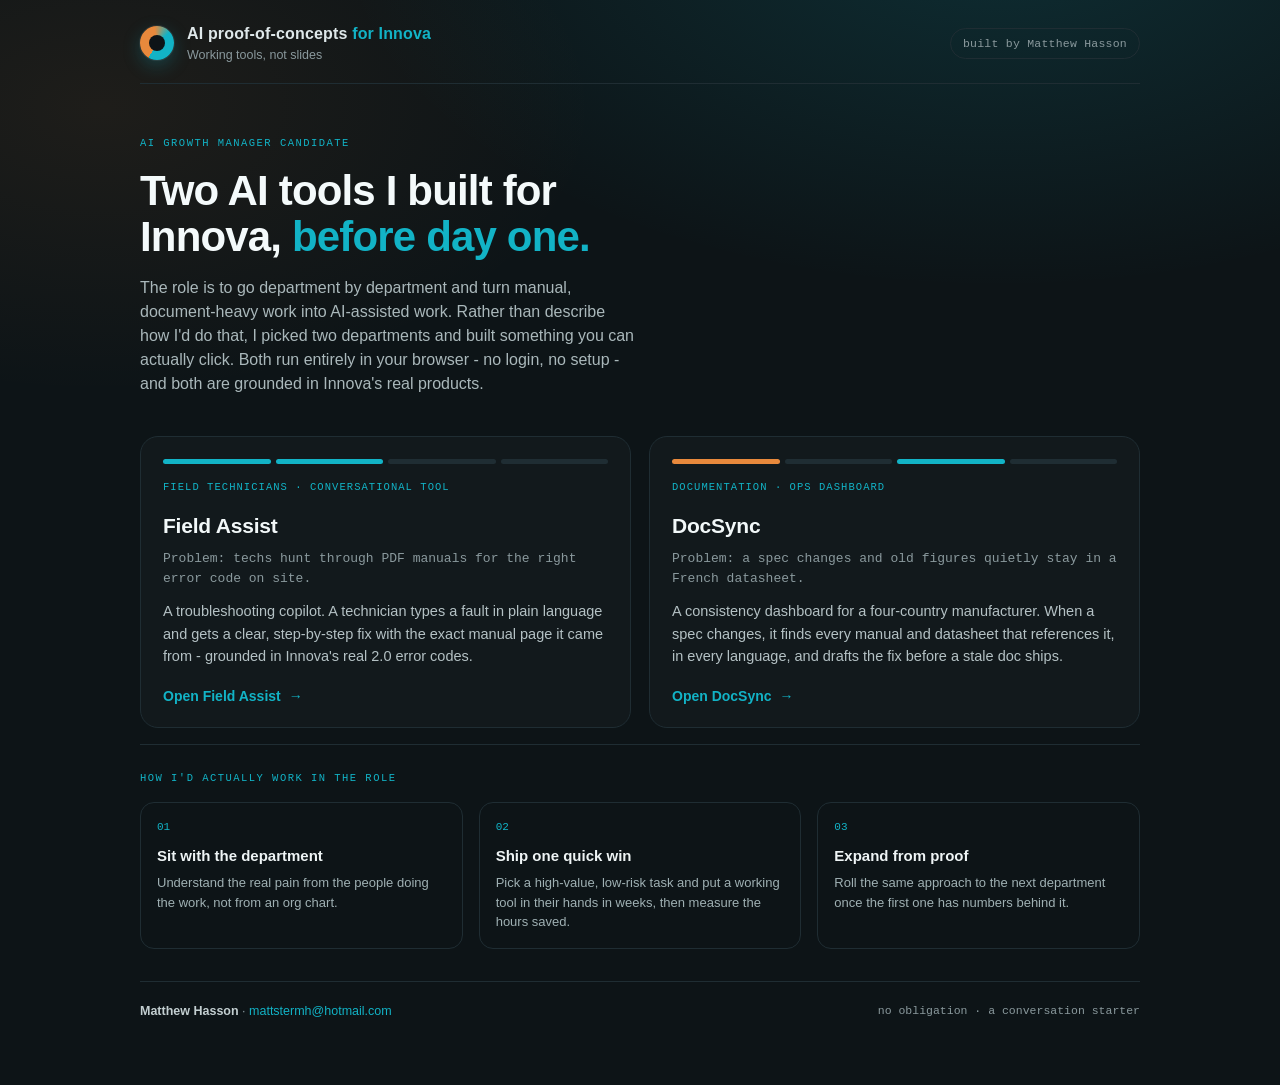
==== index.html @ 30c98b7f "Two AI proof-of-concept tools for Innova Field Assist (technician troubleshooting copilot, real 2.0 " ====
<!doctype html>
<html lang="en">
<head>
<meta charset="utf-8">
<meta name="viewport" content="width=device-width,initial-scale=1">
<title>AI proof-of-concepts for Innova - Matthew Hasson</title>
<meta name="description" content="Two working AI tools built for Innova: a technician troubleshooting copilot and a documentation consistency dashboard.">
<link rel="stylesheet" href="assets/base.css">
<style>
.hero{margin:52px 0 40px;max-width:64ch}
.hero .eyebrow{margin-bottom:16px}
.hero h1{font-size:clamp(28px,4.4vw,42px);line-height:1.1;letter-spacing:-.02em;margin:0 0 16px;
  text-wrap:balance;color:#f4fafb;font-weight:680}
.hero h1 em{font-style:normal;color:var(--cyan)}
.hero p{margin:0;font-size:16px;color:#aab8bb;max-width:56ch}

.tools{display:grid;grid-template-columns:1fr 1fr;gap:18px;margin-bottom:16px}
@media(max-width:760px){.tools{grid-template-columns:1fr}}
.tool{border:1px solid var(--line-d);border-radius:18px;padding:22px 22px 20px;background:rgba(255,255,255,.02);
  display:flex;flex-direction:column;text-decoration:none;color:inherit;transition:.18s;position:relative;overflow:hidden}
.tool:hover{border-color:var(--cyan);transform:translateY(-2px);background:rgba(18,179,198,.05)}
.tool .kind{font-family:var(--mono);font-size:10.5px;letter-spacing:.1em;text-transform:uppercase;color:var(--cyan);margin-bottom:14px}
.tool h2{margin:0 0 8px;font-size:21px;font-weight:660;color:#f2f8f9;letter-spacing:-.01em}
.tool .prob{font-size:13px;color:var(--ink-faint);font-family:var(--mono);margin:0 0 12px;line-height:1.5}
.tool p{margin:0 0 18px;font-size:14.5px;color:#b4c1c4;line-height:1.55;flex:1}
.tool .go{display:inline-flex;align-items:center;gap:8px;font-weight:600;font-size:14px;color:var(--cyan);
  align-self:flex-start}
.tool .go::after{content:"\2192";transition:transform .18s}
.tool:hover .go::after{transform:translateX(4px)}
.mini{display:flex;gap:5px;margin-bottom:16px}
.mini i{height:5px;border-radius:3px;background:var(--line-d);flex:1}
.mini i.a{background:var(--cyan)}.mini i.b{background:var(--amber)}

.how{margin-top:12px;border-top:1px solid var(--line-d);padding-top:26px}
.how .eyebrow{margin-bottom:16px}
.steps3{display:grid;grid-template-columns:repeat(3,1fr);gap:16px}
@media(max-width:680px){.steps3{grid-template-columns:1fr}}
.s3{border:1px solid var(--line-d);border-radius:14px;padding:16px}
.s3 .n{font-family:var(--mono);font-size:11px;color:var(--cyan);margin-bottom:9px}
.s3 h3{margin:0 0 6px;font-size:15px;color:#eef4f5;font-weight:620}
.s3 p{margin:0;font-size:13px;color:#9fb0b3;line-height:1.5}
</style>
</head>
<body>
<div class="page">

  <header class="frame">
    <div class="brand">
      <span class="mark" aria-hidden="true"></span>
      <div>
        <div class="brand-name">AI proof-of-concepts <span>for Innova</span></div>
        <div class="brand-sub">Working tools, not slides</div>
      </div>
    </div>
    <span class="frame-note">built by Matthew Hasson</span>
  </header>

  <main>
    <section class="hero">
      <div class="eyebrow">AI Growth Manager candidate</div>
      <h1>Two AI tools I built for Innova, <em>before day one.</em></h1>
      <p>The role is to go department by department and turn manual, document-heavy work into AI-assisted work. Rather than describe how I'd do that, I picked two departments and built something you can actually click. Both run entirely in your browser - no login, no setup - and both are grounded in Innova's real products.</p>
    </section>

    <section class="tools">
      <a class="tool" href="field-assist/index.html">
        <div class="mini"><i class="a"></i><i class="a"></i><i></i><i></i></div>
        <div class="kind">Field technicians &middot; conversational tool</div>
        <h2>Field Assist</h2>
        <p class="prob">Problem: techs hunt through PDF manuals for the right error code on site.</p>
        <p>A troubleshooting copilot. A technician types a fault in plain language and gets a clear, step-by-step fix with the exact manual page it came from - grounded in Innova's real 2.0 error codes.</p>
        <span class="go">Open Field Assist</span>
      </a>

      <a class="tool" href="docsync/index.html">
        <div class="mini"><i class="b"></i><i></i><i class="a"></i><i></i></div>
        <div class="kind">Documentation &middot; ops dashboard</div>
        <h2>DocSync</h2>
        <p class="prob">Problem: a spec changes and old figures quietly stay in a French datasheet.</p>
        <p>A consistency dashboard for a four-country manufacturer. When a spec changes, it finds every manual and datasheet that references it, in every language, and drafts the fix before a stale doc ships.</p>
        <span class="go">Open DocSync</span>
      </a>
    </section>

    <section class="how">
      <div class="eyebrow">How I'd actually work in the role</div>
      <div class="steps3">
        <div class="s3"><div class="n">01</div><h3>Sit with the department</h3><p>Understand the real pain from the people doing the work, not from an org chart.</p></div>
        <div class="s3"><div class="n">02</div><h3>Ship one quick win</h3><p>Pick a high-value, low-risk task and put a working tool in their hands in weeks, then measure the hours saved.</p></div>
        <div class="s3"><div class="n">03</div><h3>Expand from proof</h3><p>Roll the same approach to the next department once the first one has numbers behind it.</p></div>
      </div>
    </section>

    <footer class="foot">
      <span><b>Matthew Hasson</b> &middot; <a href="mailto:mattstermh@hotmail.com">mattstermh@hotmail.com</a></span>
      <span class="mono">no obligation &middot; a conversation starter</span>
    </footer>
  </main>
</div>
</body>
</html>
---- assets/base.css ----
/* Innova AI proof-of-concepts - shared design system
   Cool graphite ground, cyan (cool air) accent, amber (heat) reserve.
   Human/machine type duality: system sans for prose, monospace for the machine. */

*,*::before,*::after{box-sizing:border-box}
html,body{margin:0;padding:0}
button,input,select{font:inherit;color:inherit}
img{max-width:100%;display:block}

:root{
  --ground:#0d1417;
  --ground-2:#111c21;
  --screen:#f6f9fa;
  --screen-2:#eef3f4;
  --ink:#0f1a1e;
  --ink-mut:#5c6d72;
  --ink-faint:#8a999d;
  --cyan:#12b3c6;
  --cyan-deep:#0a7f8c;
  --amber:#e8893c;
  --green:#2f9e6f;
  --red:#c9463b;
  --line-d:#1f2d33;
  --line-l:#e2e9eb;
  --sans:-apple-system,BlinkMacSystemFont,"Segoe UI",Roboto,Helvetica,Arial,sans-serif;
  --mono:ui-monospace,"SF Mono",SFMono-Regular,Menlo,Consolas,"Liberation Mono",monospace;
}

body{
  font-family:var(--sans);
  color:#dfe8ea;
  background:
    radial-gradient(1100px 600px at 78% -8%, rgba(18,179,198,.16), transparent 60%),
    radial-gradient(900px 520px at 8% 12%, rgba(232,137,60,.08), transparent 55%),
    var(--ground);
  background-attachment:fixed;
  -webkit-font-smoothing:antialiased;
  text-rendering:optimizeLegibility;
  line-height:1.5;
  min-height:100vh;
}
.page{max-width:1080px;margin:0 auto;padding:22px clamp(16px,4vw,40px) 64px}

/* ---- framing bar ---- */
.frame{display:flex;align-items:center;justify-content:space-between;gap:16px;flex-wrap:wrap;
  padding-bottom:18px;border-bottom:1px solid var(--line-d)}
.brand{display:flex;align-items:center;gap:13px;text-decoration:none;color:inherit}
.mark{width:34px;height:34px;border-radius:50%;flex:none;
  background:conic-gradient(from 210deg,var(--amber) 0deg 140deg,var(--cyan) 200deg 360deg);
  box-shadow:0 0 0 1px rgba(255,255,255,.08),0 6px 18px rgba(18,179,198,.25);position:relative}
.mark::after{content:"";position:absolute;inset:9px;border-radius:50%;background:var(--ground);}
.brand-name{font-weight:650;font-size:16px;letter-spacing:.01em}
.brand-name span{color:var(--cyan)}
.brand-sub{font-size:12.5px;color:var(--ink-faint)}
.frame-note{font-family:var(--mono);font-size:11.5px;letter-spacing:.02em;color:var(--ink-faint);
  border:1px solid var(--line-d);border-radius:999px;padding:6px 12px;white-space:nowrap;
  text-decoration:none;transition:.15s}
a.frame-note:hover{color:var(--cyan);border-color:var(--cyan)}

/* ---- shared type ---- */
.eyebrow{font-family:var(--mono);font-size:10.5px;letter-spacing:.14em;text-transform:uppercase;
  color:var(--cyan);margin:0 0 12px}
h1.lede-h{font-size:clamp(24px,3.6vw,33px);line-height:1.15;letter-spacing:-.015em;margin:0 0 12px;
  text-wrap:balance;color:#f4fafb;font-weight:660}
h1.lede-h em{font-style:normal;color:var(--cyan)}
.lede{max-width:62ch;margin:40px 0 26px}
.lede p{margin:0;color:#aab8bb;font-size:15.5px;max-width:58ch}

/* ---- cards ---- */
.card{border:1px solid var(--line-d);border-radius:16px;padding:16px 16px 15px;background:rgba(255,255,255,.02)}

/* ---- status pill ---- */
.pill{display:inline-flex;align-items:center;gap:6px;font-family:var(--mono);font-size:11px;font-weight:600;
  letter-spacing:.02em;padding:4px 10px;border-radius:999px;text-transform:uppercase}
.pill::before{content:"";width:7px;height:7px;border-radius:50%;background:currentColor}
.pill.safe,.pill.current{color:var(--green);background:rgba(47,158,111,.11)}
.pill.caution,.pill.review{color:#b56a1f;background:rgba(232,137,60,.14)}
.pill.stop,.pill.stale{color:var(--red);background:rgba(201,70,59,.11)}
.pill.missing{color:var(--ink-faint);background:rgba(138,153,157,.12)}

/* ---- production strip ---- */
.prod{margin-top:34px;border-top:1px solid var(--line-d);padding-top:28px}
.grid4{display:grid;grid-template-columns:repeat(4,1fr);gap:14px;margin-top:18px}
@media(max-width:820px){.grid4{grid-template-columns:repeat(2,1fr)}}
@media(max-width:480px){.grid4{grid-template-columns:1fr}}
.pcard{border:1px solid var(--line-d);border-radius:14px;padding:15px}
.pcard .n{font-family:var(--mono);font-size:11px;color:var(--cyan);margin-bottom:9px}
.pcard h3{margin:0 0 6px;font-size:14px;color:#eef4f5;font-weight:620}
.pcard p{margin:0;font-size:12.6px;color:#9fb0b3;line-height:1.5}

/* ---- footer ---- */
.foot{margin-top:32px;padding-top:20px;border-top:1px solid var(--line-d);
  display:flex;justify-content:space-between;gap:16px;flex-wrap:wrap;
  font-size:12.5px;color:var(--ink-faint)}
.foot a{color:var(--cyan);text-decoration:none}
.foot a:hover{text-decoration:underline}
.foot b{color:#c3cfd1;font-weight:600}
.foot .mono{font-family:var(--mono);font-size:11.5px}

/* ---- focus + motion ---- */
:focus-visible{outline:2px solid var(--cyan);outline-offset:2px}
@media(prefers-reduced-motion:reduce){*{animation:none!important;transition:none!important}}
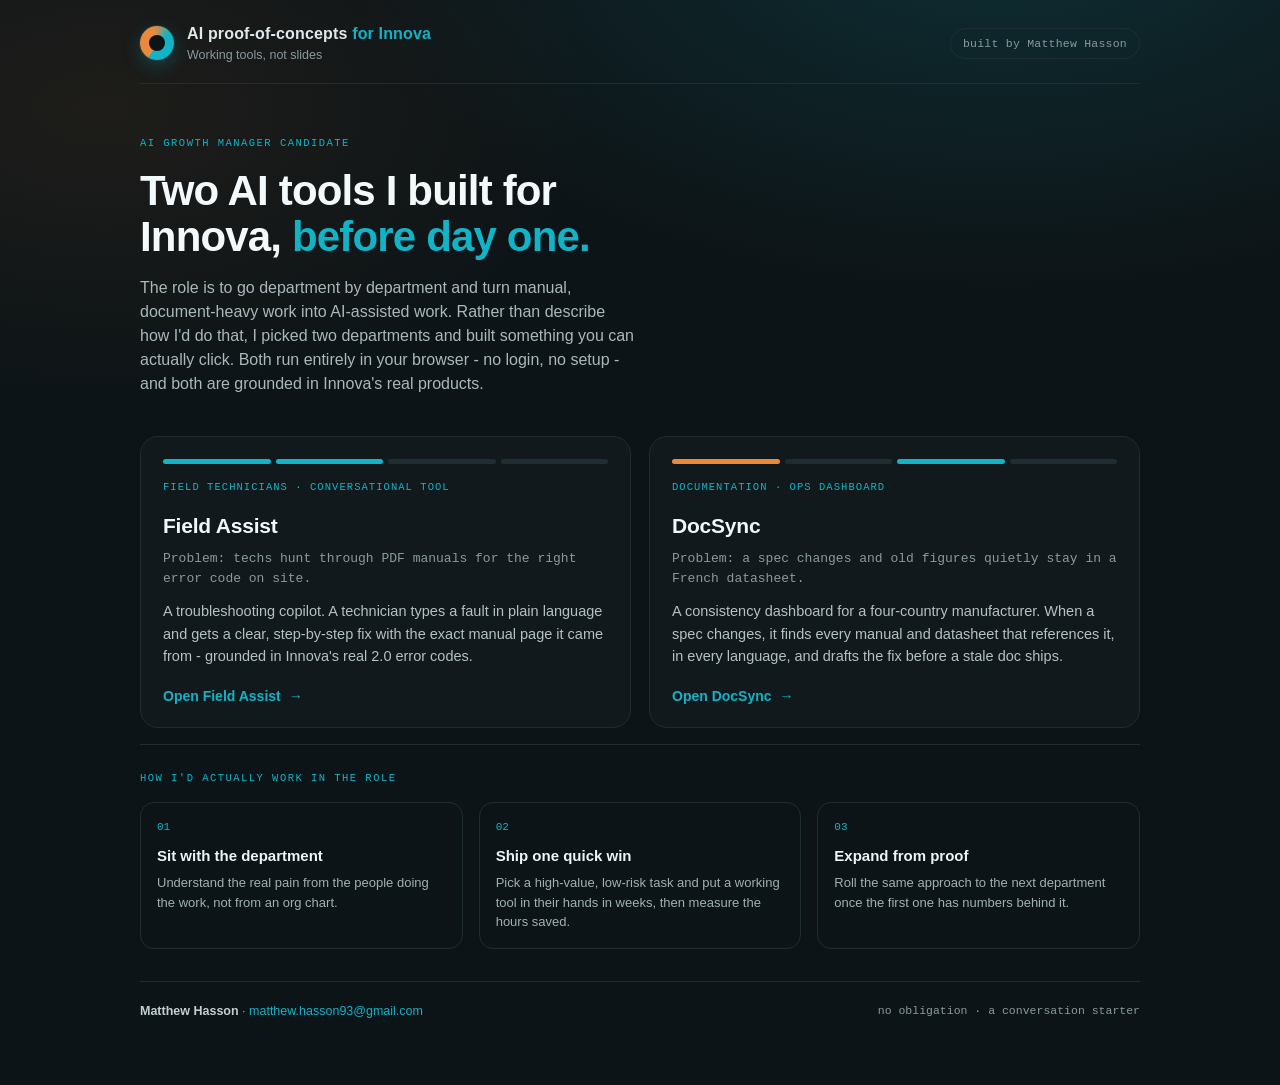
==== commit 20f7fc6b: "Update contact email to matthew.hasson93@gmail.com" ====
--- a/index.html
+++ b/index.html
@@ -92,7 +92,7 @@
     </section>
 
     <footer class="foot">
-      <span><b>Matthew Hasson</b> &middot; <a href="mailto:mattstermh@hotmail.com">mattstermh@hotmail.com</a></span>
+      <span><b>Matthew Hasson</b> &middot; <a href="mailto:matthew.hasson93@gmail.com">matthew.hasson93@gmail.com</a></span>
       <span class="mono">no obligation &middot; a conversation starter</span>
     </footer>
   </main>
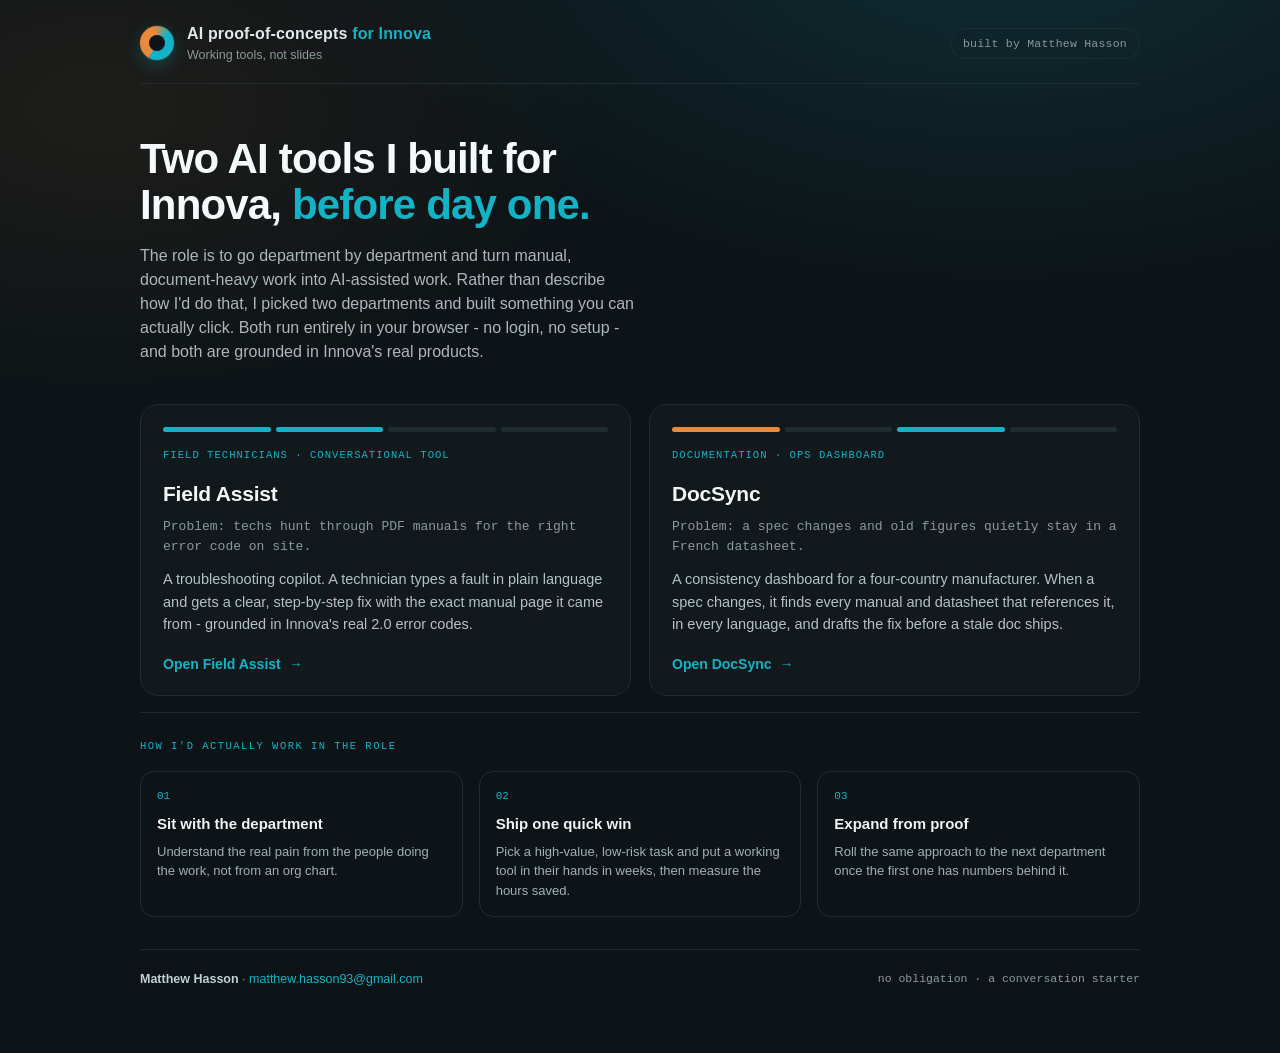
==== commit df2696cf: "Remove 'AI Growth Manager candidate' label from pages" ====
--- a/index.html
+++ b/index.html
@@ -57,7 +57,6 @@
 
   <main>
     <section class="hero">
-      <div class="eyebrow">AI Growth Manager candidate</div>
       <h1>Two AI tools I built for Innova, <em>before day one.</em></h1>
       <p>The role is to go department by department and turn manual, document-heavy work into AI-assisted work. Rather than describe how I'd do that, I picked two departments and built something you can actually click. Both run entirely in your browser - no login, no setup - and both are grounded in Innova's real products.</p>
     </section>
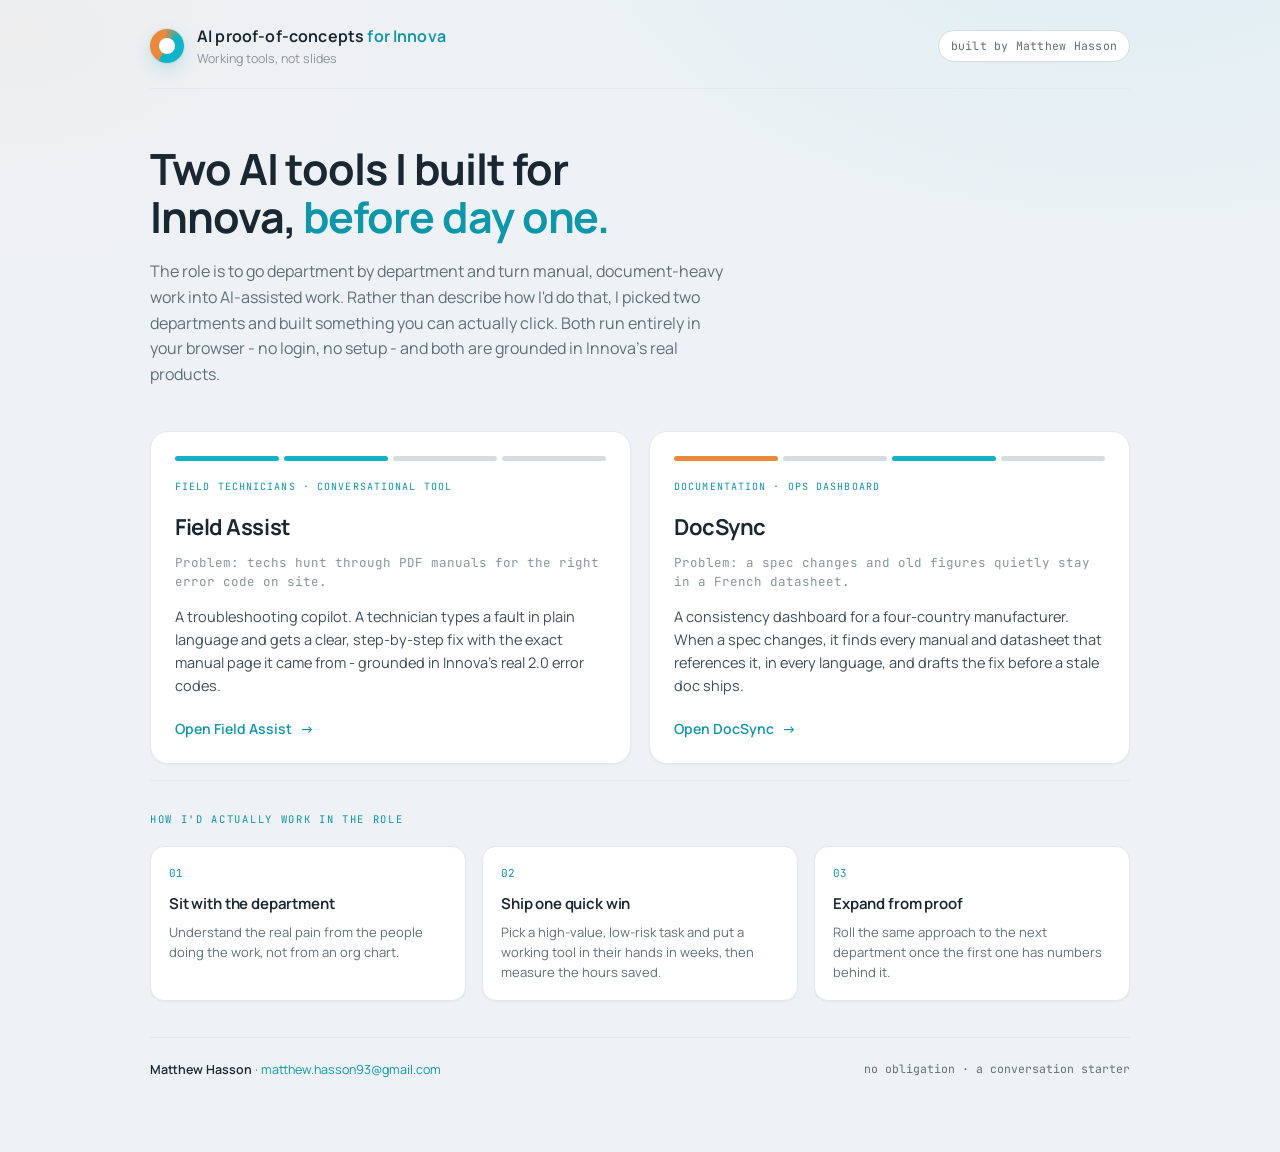
==== commit 442c4351: "Redesign: light, refined theme with Manrope + JetBrains Mono Cleaner, more professional look - off-w" ====
--- a/index.html
+++ b/index.html
@@ -7,38 +7,37 @@
 <meta name="description" content="Two working AI tools built for Innova: a technician troubleshooting copilot and a documentation consistency dashboard.">
 <link rel="stylesheet" href="assets/base.css">
 <style>
-.hero{margin:52px 0 40px;max-width:64ch}
-.hero .eyebrow{margin-bottom:16px}
-.hero h1{font-size:clamp(28px,4.4vw,42px);line-height:1.1;letter-spacing:-.02em;margin:0 0 16px;
-  text-wrap:balance;color:#f4fafb;font-weight:680}
+.hero{margin:56px 0 44px;max-width:64ch}
+.hero h1{font-size:clamp(28px,4.4vw,43px);line-height:1.12;letter-spacing:-.025em;margin:0 0 18px;
+  text-wrap:balance;color:var(--ink);font-weight:700}
 .hero h1 em{font-style:normal;color:var(--cyan)}
-.hero p{margin:0;font-size:16px;color:#aab8bb;max-width:56ch}
+.hero p{margin:0;font-size:16px;color:var(--ink-mut);max-width:58ch;line-height:1.6}
 
 .tools{display:grid;grid-template-columns:1fr 1fr;gap:18px;margin-bottom:16px}
 @media(max-width:760px){.tools{grid-template-columns:1fr}}
-.tool{border:1px solid var(--line-d);border-radius:18px;padding:22px 22px 20px;background:rgba(255,255,255,.02);
-  display:flex;flex-direction:column;text-decoration:none;color:inherit;transition:.18s;position:relative;overflow:hidden}
-.tool:hover{border-color:var(--cyan);transform:translateY(-2px);background:rgba(18,179,198,.05)}
-.tool .kind{font-family:var(--mono);font-size:10.5px;letter-spacing:.1em;text-transform:uppercase;color:var(--cyan);margin-bottom:14px}
-.tool h2{margin:0 0 8px;font-size:21px;font-weight:660;color:#f2f8f9;letter-spacing:-.01em}
-.tool .prob{font-size:13px;color:var(--ink-faint);font-family:var(--mono);margin:0 0 12px;line-height:1.5}
-.tool p{margin:0 0 18px;font-size:14.5px;color:#b4c1c4;line-height:1.55;flex:1}
+.tool{border:1px solid var(--line);border-radius:18px;padding:24px;background:var(--surface);box-shadow:var(--shadow-sm);
+  display:flex;flex-direction:column;text-decoration:none;color:inherit;transition:.2s;position:relative;overflow:hidden}
+.tool:hover{border-color:var(--cyan);transform:translateY(-3px);box-shadow:var(--shadow-lift)}
+.tool .kind{font-family:var(--mono);font-size:10px;letter-spacing:.11em;text-transform:uppercase;color:var(--cyan);margin-bottom:15px}
+.tool h2{margin:0 0 9px;font-size:22px;font-weight:680;color:var(--ink);letter-spacing:-.02em}
+.tool .prob{font-size:12.5px;color:var(--ink-faint);font-family:var(--mono);margin:0 0 13px;line-height:1.55}
+.tool p{margin:0 0 20px;font-size:14.5px;color:var(--ink-soft);line-height:1.6;flex:1}
 .tool .go{display:inline-flex;align-items:center;gap:8px;font-weight:600;font-size:14px;color:var(--cyan);
   align-self:flex-start}
 .tool .go::after{content:"\2192";transition:transform .18s}
 .tool:hover .go::after{transform:translateX(4px)}
-.mini{display:flex;gap:5px;margin-bottom:16px}
-.mini i{height:5px;border-radius:3px;background:var(--line-d);flex:1}
-.mini i.a{background:var(--cyan)}.mini i.b{background:var(--amber)}
+.mini{display:flex;gap:5px;margin-bottom:18px}
+.mini i{height:5px;border-radius:3px;background:var(--line-strong);flex:1}
+.mini i.a{background:var(--cyan-bright)}.mini i.b{background:var(--amber-bright)}
 
-.how{margin-top:12px;border-top:1px solid var(--line-d);padding-top:26px}
-.how .eyebrow{margin-bottom:16px}
+.how{margin-top:14px;border-top:1px solid var(--line);padding-top:30px}
+.how .eyebrow{margin-bottom:18px}
 .steps3{display:grid;grid-template-columns:repeat(3,1fr);gap:16px}
 @media(max-width:680px){.steps3{grid-template-columns:1fr}}
-.s3{border:1px solid var(--line-d);border-radius:14px;padding:16px}
-.s3 .n{font-family:var(--mono);font-size:11px;color:var(--cyan);margin-bottom:9px}
-.s3 h3{margin:0 0 6px;font-size:15px;color:#eef4f5;font-weight:620}
-.s3 p{margin:0;font-size:13px;color:#9fb0b3;line-height:1.5}
+.s3{border:1px solid var(--line);border-radius:14px;padding:18px;background:var(--surface);box-shadow:var(--shadow-sm)}
+.s3 .n{font-family:var(--mono);font-size:11px;color:var(--cyan);margin-bottom:10px}
+.s3 h3{margin:0 0 7px;font-size:15px;color:var(--ink);font-weight:640;letter-spacing:-.01em}
+.s3 p{margin:0;font-size:13px;color:var(--ink-mut);line-height:1.55}
 </style>
 </head>
 <body>
--- a/assets/base.css
+++ b/assets/base.css
@@ -1,6 +1,8 @@
-/* Innova AI proof-of-concepts - shared design system
-   Cool graphite ground, cyan (cool air) accent, amber (heat) reserve.
-   Human/machine type duality: system sans for prose, monospace for the machine. */
+@import url('https://fonts.googleapis.com/css2?family=Manrope:wght@400;500;600;700&family=JetBrains+Mono:wght@400;500;600&display=swap');
+
+/* Innova AI proof-of-concepts - shared design system (light)
+   Calm off-white ground, white surfaces, cyan accent used sparingly.
+   Human/machine type duality: Manrope for prose, JetBrains Mono for the machine. */
 
 *,*::before,*::after{box-sizing:border-box}
 html,body{margin:0;padding:0}
@@ -8,93 +10,105 @@
 img{max-width:100%;display:block}
 
 :root{
-  --ground:#0d1417;
-  --ground-2:#111c21;
-  --screen:#f6f9fa;
-  --screen-2:#eef3f4;
-  --ink:#0f1a1e;
-  --ink-mut:#5c6d72;
-  --ink-faint:#8a999d;
-  --cyan:#12b3c6;
-  --cyan-deep:#0a7f8c;
-  --amber:#e8893c;
-  --green:#2f9e6f;
-  --red:#c9463b;
-  --line-d:#1f2d33;
-  --line-l:#e2e9eb;
-  --sans:-apple-system,BlinkMacSystemFont,"Segoe UI",Roboto,Helvetica,Arial,sans-serif;
-  --mono:ui-monospace,"SF Mono",SFMono-Regular,Menlo,Consolas,"Liberation Mono",monospace;
+  --ground:#eef2f6;      /* page */
+  --ground-2:#e4eaef;
+  --surface:#ffffff;     /* cards, device */
+  --surface-2:#f5f8fa;   /* inner surfaces */
+  --ink:#182731;         /* primary text */
+  --ink-soft:#3d4d57;    /* secondary */
+  --ink-mut:#5f6f78;     /* muted body */
+  --ink-faint:#87949d;   /* labels */
+  --cyan:#0d97a8;        /* accent for text/links */
+  --cyan-bright:#12b3c6; /* fills, dots */
+  --cyan-deep:#0a7c88;   /* buttons, strong */
+  --cyan-soft:#e7f6f8;   /* tint bg */
+  --amber:#bd7420;
+  --amber-bright:#e8893c;
+  --green:#1f9564;
+  --red:#c34438;
+  --line:#e4e9ee;        /* hairline */
+  --line-strong:#d5dce2;
+  /* legacy aliases used by page styles */
+  --screen:var(--surface);
+  --screen-2:var(--surface-2);
+  --line-d:var(--line);
+  --line-l:var(--line);
+  --shadow-sm:0 1px 2px rgba(20,40,50,.05);
+  --shadow:0 1px 2px rgba(20,40,50,.04),0 14px 34px -20px rgba(20,40,50,.22);
+  --shadow-lift:0 2px 4px rgba(20,40,50,.05),0 22px 48px -26px rgba(20,40,50,.28);
+  --sans:"Manrope",-apple-system,BlinkMacSystemFont,"Segoe UI",Roboto,Helvetica,Arial,sans-serif;
+  --mono:"JetBrains Mono",ui-monospace,SFMono-Regular,Menlo,Consolas,"Liberation Mono",monospace;
 }
 
 body{
   font-family:var(--sans);
-  color:#dfe8ea;
+  color:var(--ink);
   background:
-    radial-gradient(1100px 600px at 78% -8%, rgba(18,179,198,.16), transparent 60%),
-    radial-gradient(900px 520px at 8% 12%, rgba(232,137,60,.08), transparent 55%),
+    radial-gradient(1200px 720px at 88% -12%, rgba(18,179,198,.07), transparent 58%),
+    radial-gradient(900px 560px at 2% 4%, rgba(232,137,60,.04), transparent 55%),
     var(--ground);
   background-attachment:fixed;
   -webkit-font-smoothing:antialiased;
   text-rendering:optimizeLegibility;
-  line-height:1.5;
+  line-height:1.55;
   min-height:100vh;
 }
-.page{max-width:1080px;margin:0 auto;padding:22px clamp(16px,4vw,40px) 64px}
+.page{max-width:1060px;margin:0 auto;padding:24px clamp(16px,4vw,40px) 72px}
 
 /* ---- framing bar ---- */
 .frame{display:flex;align-items:center;justify-content:space-between;gap:16px;flex-wrap:wrap;
-  padding-bottom:18px;border-bottom:1px solid var(--line-d)}
+  padding-bottom:20px;border-bottom:1px solid var(--line)}
 .brand{display:flex;align-items:center;gap:13px;text-decoration:none;color:inherit}
 .mark{width:34px;height:34px;border-radius:50%;flex:none;
-  background:conic-gradient(from 210deg,var(--amber) 0deg 140deg,var(--cyan) 200deg 360deg);
-  box-shadow:0 0 0 1px rgba(255,255,255,.08),0 6px 18px rgba(18,179,198,.25);position:relative}
-.mark::after{content:"";position:absolute;inset:9px;border-radius:50%;background:var(--ground);}
-.brand-name{font-weight:650;font-size:16px;letter-spacing:.01em}
+  background:conic-gradient(from 210deg,var(--amber-bright) 0deg 140deg,var(--cyan-bright) 200deg 360deg);
+  box-shadow:0 0 0 1px rgba(20,40,50,.06),0 6px 16px rgba(18,179,198,.22);position:relative}
+.mark::after{content:"";position:absolute;inset:9px;border-radius:50%;background:var(--surface);}
+.brand-name{font-weight:650;font-size:16px;letter-spacing:.01em;color:var(--ink)}
 .brand-name span{color:var(--cyan)}
 .brand-sub{font-size:12.5px;color:var(--ink-faint)}
-.frame-note{font-family:var(--mono);font-size:11.5px;letter-spacing:.02em;color:var(--ink-faint);
-  border:1px solid var(--line-d);border-radius:999px;padding:6px 12px;white-space:nowrap;
-  text-decoration:none;transition:.15s}
+.frame-note{font-family:var(--mono);font-size:11.5px;letter-spacing:.02em;color:var(--ink-mut);
+  border:1px solid var(--line-strong);border-radius:999px;padding:6px 12px;white-space:nowrap;
+  text-decoration:none;transition:.15s;background:var(--surface)}
 a.frame-note:hover{color:var(--cyan);border-color:var(--cyan)}
 
 /* ---- shared type ---- */
-.eyebrow{font-family:var(--mono);font-size:10.5px;letter-spacing:.14em;text-transform:uppercase;
-  color:var(--cyan);margin:0 0 12px}
-h1.lede-h{font-size:clamp(24px,3.6vw,33px);line-height:1.15;letter-spacing:-.015em;margin:0 0 12px;
-  text-wrap:balance;color:#f4fafb;font-weight:660}
+.eyebrow{font-family:var(--mono);font-size:10.5px;letter-spacing:.16em;text-transform:uppercase;
+  color:var(--cyan);margin:0 0 14px}
+h1.lede-h{font-size:clamp(24px,3.5vw,33px);line-height:1.18;letter-spacing:-.018em;margin:0 0 14px;
+  text-wrap:balance;color:var(--ink);font-weight:660}
 h1.lede-h em{font-style:normal;color:var(--cyan)}
-.lede{max-width:62ch;margin:40px 0 26px}
-.lede p{margin:0;color:#aab8bb;font-size:15.5px;max-width:58ch}
+.lede{max-width:62ch;margin:44px 0 30px}
+.lede p{margin:0;color:var(--ink-mut);font-size:15.5px;max-width:60ch}
 
 /* ---- cards ---- */
-.card{border:1px solid var(--line-d);border-radius:16px;padding:16px 16px 15px;background:rgba(255,255,255,.02)}
+.card{border:1px solid var(--line);border-radius:16px;padding:18px;background:var(--surface);box-shadow:var(--shadow-sm)}
 
 /* ---- status pill ---- */
 .pill{display:inline-flex;align-items:center;gap:6px;font-family:var(--mono);font-size:11px;font-weight:600;
   letter-spacing:.02em;padding:4px 10px;border-radius:999px;text-transform:uppercase}
 .pill::before{content:"";width:7px;height:7px;border-radius:50%;background:currentColor}
-.pill.safe,.pill.current{color:var(--green);background:rgba(47,158,111,.11)}
-.pill.caution,.pill.review{color:#b56a1f;background:rgba(232,137,60,.14)}
-.pill.stop,.pill.stale{color:var(--red);background:rgba(201,70,59,.11)}
-.pill.missing{color:var(--ink-faint);background:rgba(138,153,157,.12)}
+.pill.safe,.pill.current{color:#1a8a5c;background:rgba(31,149,100,.12)}
+.pill.caution,.pill.review{color:#b0701d;background:rgba(232,137,60,.15)}
+.pill.stop,.pill.stale{color:#bb3d32;background:rgba(195,68,56,.12)}
+.pill.missing{color:#77848d;background:rgba(120,135,145,.13)}
 
 /* ---- production strip ---- */
-.prod{margin-top:34px;border-top:1px solid var(--line-d);padding-top:28px}
-.grid4{display:grid;grid-template-columns:repeat(4,1fr);gap:14px;margin-top:18px}
+.prod{margin-top:38px;border-top:1px solid var(--line);padding-top:30px}
+.grid4{display:grid;grid-template-columns:repeat(4,1fr);gap:14px;margin-top:20px}
 @media(max-width:820px){.grid4{grid-template-columns:repeat(2,1fr)}}
 @media(max-width:480px){.grid4{grid-template-columns:1fr}}
-.pcard{border:1px solid var(--line-d);border-radius:14px;padding:15px}
-.pcard .n{font-family:var(--mono);font-size:11px;color:var(--cyan);margin-bottom:9px}
-.pcard h3{margin:0 0 6px;font-size:14px;color:#eef4f5;font-weight:620}
-.pcard p{margin:0;font-size:12.6px;color:#9fb0b3;line-height:1.5}
+.pcard{border:1px solid var(--line);border-radius:14px;padding:16px;background:var(--surface);box-shadow:var(--shadow-sm)}
+.pcard .n{font-family:var(--mono);font-size:11px;color:var(--cyan);margin-bottom:10px}
+.pcard h3{margin:0 0 6px;font-size:14px;color:var(--ink);font-weight:640}
+.pcard p{margin:0;font-size:12.6px;color:var(--ink-mut);line-height:1.55}
 
 /* ---- footer ---- */
-.foot{margin-top:32px;padding-top:20px;border-top:1px solid var(--line-d);
+.foot{margin-top:36px;padding-top:22px;border-top:1px solid var(--line);
   display:flex;justify-content:space-between;gap:16px;flex-wrap:wrap;
-  font-size:12.5px;color:var(--ink-faint)}
+  font-size:12.5px;color:var(--ink-mut)}
 .foot a{color:var(--cyan);text-decoration:none}
 .foot a:hover{text-decoration:underline}
-.foot b{color:#c3cfd1;font-weight:600}
+.foot b{color:var(--ink);font-weight:600}
 .foot .mono{font-family:var(--mono);font-size:11.5px}
 
 /* ---- focus + motion ---- */
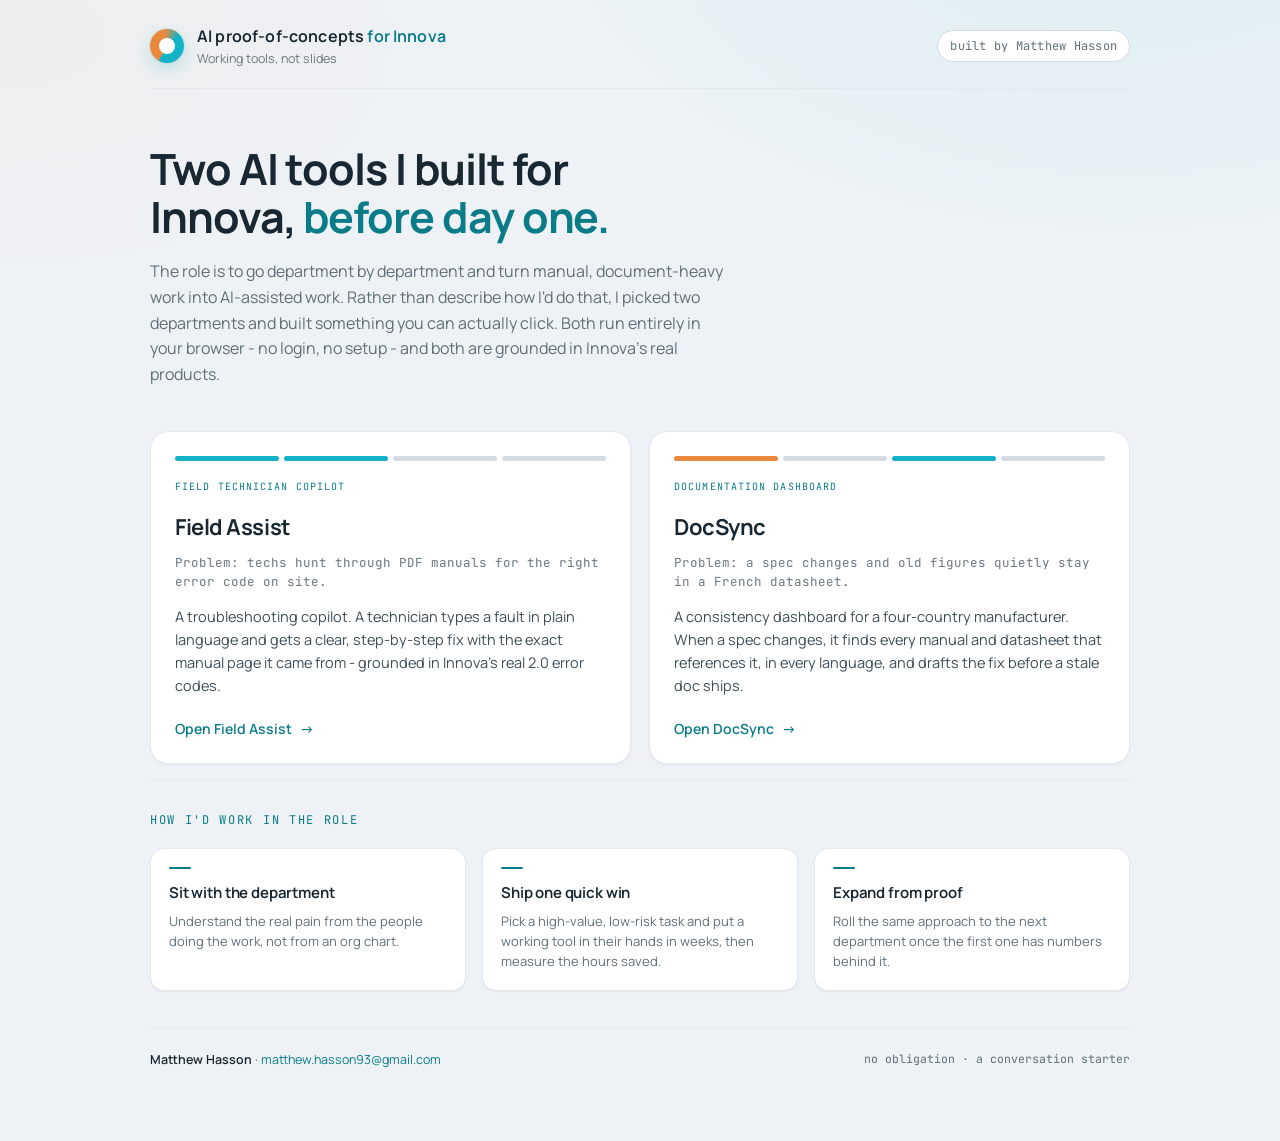
==== commit c7a64f2e: "Improve accessibility and polish across demo site WCAG AA fixes (via impeccable detect): - accent cy" ====
--- a/index.html
+++ b/index.html
@@ -35,7 +35,7 @@
 .steps3{display:grid;grid-template-columns:repeat(3,1fr);gap:16px}
 @media(max-width:680px){.steps3{grid-template-columns:1fr}}
 .s3{border:1px solid var(--line);border-radius:14px;padding:18px;background:var(--surface);box-shadow:var(--shadow-sm)}
-.s3 .n{font-family:var(--mono);font-size:11px;color:var(--cyan);margin-bottom:10px}
+.s3 .n{width:22px;height:2px;border-radius:2px;background:var(--cyan);margin-bottom:12px}
 .s3 h3{margin:0 0 7px;font-size:15px;color:var(--ink);font-weight:640;letter-spacing:-.01em}
 .s3 p{margin:0;font-size:13px;color:var(--ink-mut);line-height:1.55}
 </style>
@@ -63,7 +63,7 @@
     <section class="tools">
       <a class="tool" href="field-assist/index.html">
         <div class="mini"><i class="a"></i><i class="a"></i><i></i><i></i></div>
-        <div class="kind">Field technicians &middot; conversational tool</div>
+        <div class="kind">Field technician copilot</div>
         <h2>Field Assist</h2>
         <p class="prob">Problem: techs hunt through PDF manuals for the right error code on site.</p>
         <p>A troubleshooting copilot. A technician types a fault in plain language and gets a clear, step-by-step fix with the exact manual page it came from - grounded in Innova's real 2.0 error codes.</p>
@@ -72,7 +72,7 @@
 
       <a class="tool" href="docsync/index.html">
         <div class="mini"><i class="b"></i><i></i><i class="a"></i><i></i></div>
-        <div class="kind">Documentation &middot; ops dashboard</div>
+        <div class="kind">Documentation dashboard</div>
         <h2>DocSync</h2>
         <p class="prob">Problem: a spec changes and old figures quietly stay in a French datasheet.</p>
         <p>A consistency dashboard for a four-country manufacturer. When a spec changes, it finds every manual and datasheet that references it, in every language, and drafts the fix before a stale doc ships.</p>
@@ -81,11 +81,11 @@
     </section>
 
     <section class="how">
-      <div class="eyebrow">How I'd actually work in the role</div>
+      <div class="eyebrow">How I'd work in the role</div>
       <div class="steps3">
-        <div class="s3"><div class="n">01</div><h3>Sit with the department</h3><p>Understand the real pain from the people doing the work, not from an org chart.</p></div>
-        <div class="s3"><div class="n">02</div><h3>Ship one quick win</h3><p>Pick a high-value, low-risk task and put a working tool in their hands in weeks, then measure the hours saved.</p></div>
-        <div class="s3"><div class="n">03</div><h3>Expand from proof</h3><p>Roll the same approach to the next department once the first one has numbers behind it.</p></div>
+        <div class="s3"><div class="n" aria-hidden="true"></div><h3>Sit with the department</h3><p>Understand the real pain from the people doing the work, not from an org chart.</p></div>
+        <div class="s3"><div class="n" aria-hidden="true"></div><h3>Ship one quick win</h3><p>Pick a high-value, low-risk task and put a working tool in their hands in weeks, then measure the hours saved.</p></div>
+        <div class="s3"><div class="n" aria-hidden="true"></div><h3>Expand from proof</h3><p>Roll the same approach to the next department once the first one has numbers behind it.</p></div>
       </div>
     </section>
 
--- a/assets/base.css
+++ b/assets/base.css
@@ -17,8 +17,8 @@
   --ink:#182731;         /* primary text */
   --ink-soft:#3d4d57;    /* secondary */
   --ink-mut:#5f6f78;     /* muted body */
-  --ink-faint:#87949d;   /* labels */
-  --cyan:#0d97a8;        /* accent for text/links */
+  --ink-faint:#6b7780;   /* labels (AA: 4.6:1 on white) */
+  --cyan:#0a7c88;        /* accent for text/links (AA: 4.9:1 on white) */
   --cyan-bright:#12b3c6; /* fills, dots */
   --cyan-deep:#0a7c88;   /* buttons, strong */
   --cyan-soft:#e7f6f8;   /* tint bg */
@@ -66,13 +66,13 @@
 .brand-name{font-weight:650;font-size:16px;letter-spacing:.01em;color:var(--ink)}
 .brand-name span{color:var(--cyan)}
 .brand-sub{font-size:12.5px;color:var(--ink-faint)}
-.frame-note{font-family:var(--mono);font-size:11.5px;letter-spacing:.02em;color:var(--ink-mut);
+.frame-note{font-family:var(--mono);font-size:12px;letter-spacing:.02em;color:var(--ink-mut);
   border:1px solid var(--line-strong);border-radius:999px;padding:6px 12px;white-space:nowrap;
   text-decoration:none;transition:.15s;background:var(--surface)}
 a.frame-note:hover{color:var(--cyan);border-color:var(--cyan)}
 
 /* ---- shared type ---- */
-.eyebrow{font-family:var(--mono);font-size:10.5px;letter-spacing:.16em;text-transform:uppercase;
+.eyebrow{font-family:var(--mono);font-size:12px;letter-spacing:.14em;text-transform:uppercase;
   color:var(--cyan);margin:0 0 14px}
 h1.lede-h{font-size:clamp(24px,3.5vw,33px);line-height:1.18;letter-spacing:-.018em;margin:0 0 14px;
   text-wrap:balance;color:var(--ink);font-weight:660}
@@ -98,7 +98,7 @@
 @media(max-width:820px){.grid4{grid-template-columns:repeat(2,1fr)}}
 @media(max-width:480px){.grid4{grid-template-columns:1fr}}
 .pcard{border:1px solid var(--line);border-radius:14px;padding:16px;background:var(--surface);box-shadow:var(--shadow-sm)}
-.pcard .n{font-family:var(--mono);font-size:11px;color:var(--cyan);margin-bottom:10px}
+.pcard .n{width:22px;height:2px;border-radius:2px;background:var(--cyan);margin-bottom:12px}
 .pcard h3{margin:0 0 6px;font-size:14px;color:var(--ink);font-weight:640}
 .pcard p{margin:0;font-size:12.6px;color:var(--ink-mut);line-height:1.55}
 
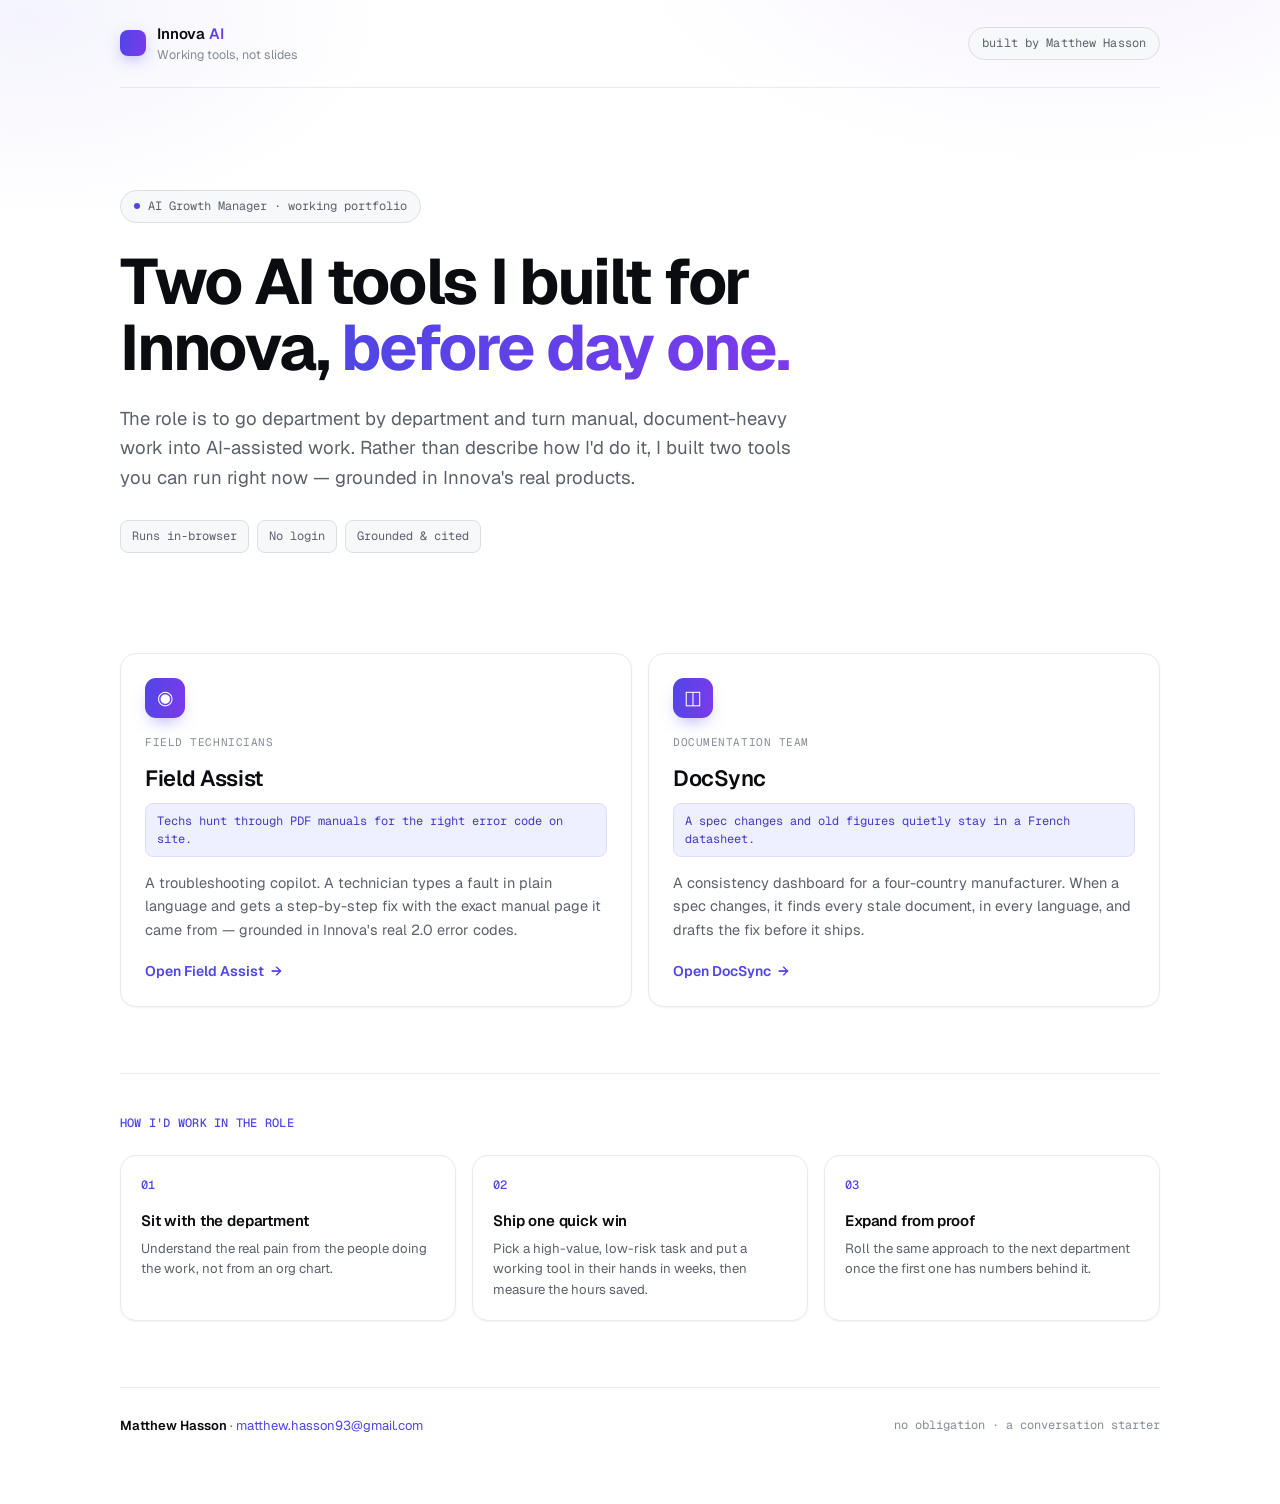
==== commit 0419ffec: "Redesign: sleek modern product system (Geist + indigo->violet gradient) Full redesign across all pag" ====
--- a/index.html
+++ b/index.html
@@ -3,89 +3,90 @@
 <head>
 <meta charset="utf-8">
 <meta name="viewport" content="width=device-width,initial-scale=1">
-<title>AI proof-of-concepts for Innova - Matthew Hasson</title>
+<title>Innova AI - two working AI tools by Matthew Hasson</title>
 <meta name="description" content="Two working AI tools built for Innova: a technician troubleshooting copilot and a documentation consistency dashboard.">
 <link rel="stylesheet" href="assets/base.css">
 <style>
-.hero{margin:56px 0 44px;max-width:64ch}
-.hero h1{font-size:clamp(28px,4.4vw,43px);line-height:1.12;letter-spacing:-.025em;margin:0 0 18px;
-  text-wrap:balance;color:var(--ink);font-weight:700}
-.hero h1 em{font-style:normal;color:var(--cyan)}
-.hero p{margin:0;font-size:16px;color:var(--ink-mut);max-width:58ch;line-height:1.6}
+.hero{padding:clamp(52px,8vw,104px) 0 clamp(40px,5vw,60px)}
+.hero h1{margin:0;font-weight:700;font-size:clamp(38px,6.2vw,64px);line-height:1.04;letter-spacing:-.035em;max-width:16ch;color:var(--ink)}
+.hero h1 span{background:var(--grad);-webkit-background-clip:text;background-clip:text;color:transparent}
+.hero .sub{margin:22px 0 0;font-size:clamp(16px,1.6vw,18.5px);line-height:1.6;color:var(--ink-mut);max-width:56ch}
+.chips{display:flex;gap:8px;flex-wrap:wrap;margin-top:28px}
+.chip{font-family:var(--mono);font-size:12px;color:var(--ink-mut);border:1px solid var(--line-strong);border-radius:8px;padding:6px 11px;background:var(--soft)}
 
-.tools{display:grid;grid-template-columns:1fr 1fr;gap:18px;margin-bottom:16px}
-@media(max-width:760px){.tools{grid-template-columns:1fr}}
-.tool{border:1px solid var(--line);border-radius:18px;padding:24px;background:var(--surface);box-shadow:var(--shadow-sm);
-  display:flex;flex-direction:column;text-decoration:none;color:inherit;transition:.2s;position:relative;overflow:hidden}
-.tool:hover{border-color:var(--cyan);transform:translateY(-3px);box-shadow:var(--shadow-lift)}
-.tool .kind{font-family:var(--mono);font-size:10px;letter-spacing:.11em;text-transform:uppercase;color:var(--cyan);margin-bottom:15px}
-.tool h2{margin:0 0 9px;font-size:22px;font-weight:680;color:var(--ink);letter-spacing:-.02em}
-.tool .prob{font-size:12.5px;color:var(--ink-faint);font-family:var(--mono);margin:0 0 13px;line-height:1.55}
-.tool p{margin:0 0 20px;font-size:14.5px;color:var(--ink-soft);line-height:1.6;flex:1}
-.tool .go{display:inline-flex;align-items:center;gap:8px;font-weight:600;font-size:14px;color:var(--cyan);
-  align-self:flex-start}
-.tool .go::after{content:"\2192";transition:transform .18s}
-.tool:hover .go::after{transform:translateX(4px)}
-.mini{display:flex;gap:5px;margin-bottom:18px}
-.mini i{height:5px;border-radius:3px;background:var(--line-strong);flex:1}
-.mini i.a{background:var(--cyan-bright)}.mini i.b{background:var(--amber-bright)}
+.tools{display:grid;grid-template-columns:1fr;gap:16px;margin-top:clamp(28px,4vw,40px)}
+@media(min-width:760px){.tools{grid-template-columns:1fr 1fr}}
+.tool{position:relative;border:1px solid var(--line);border-radius:var(--r-lg);padding:24px;background:var(--bg);
+  box-shadow:var(--sh-sm);transition:transform .2s,border-color .2s,box-shadow .2s;display:flex;flex-direction:column;color:inherit;overflow:hidden}
+.tool:hover{transform:translateY(-4px);border-color:var(--line-strong);box-shadow:var(--sh-lift)}
+.tool .ic{width:40px;height:40px;border-radius:11px;display:grid;place-items:center;margin-bottom:16px;color:#fff;
+  font-size:19px;background:var(--grad);box-shadow:0 8px 18px -8px rgba(79,70,229,.6)}
+.tool .kind{font-family:var(--mono);font-size:11px;letter-spacing:.05em;text-transform:uppercase;color:var(--ink-faint);margin-bottom:10px}
+.tool h2{margin:0 0 8px;font-size:22px;font-weight:600;letter-spacing:-.02em;color:var(--ink)}
+.tool .prob{font-family:var(--mono);font-size:12px;line-height:1.5;color:var(--acc-deep);background:var(--acc-soft);
+  border:1px solid var(--acc-line);border-radius:8px;padding:8px 11px;margin:0 0 14px}
+.tool p{margin:0 0 20px;font-size:14.5px;line-height:1.6;color:var(--ink-mut);flex:1}
+.tool .go{font-size:14px;font-weight:600;color:var(--acc);display:inline-flex;align-items:center;gap:7px;align-self:flex-start}
+.tool .go span{transition:transform .2s}
+.tool:hover .go span{transform:translateX(5px)}
 
-.how{margin-top:14px;border-top:1px solid var(--line);padding-top:30px}
-.how .eyebrow{margin-bottom:18px}
-.steps3{display:grid;grid-template-columns:repeat(3,1fr);gap:16px}
-@media(max-width:680px){.steps3{grid-template-columns:1fr}}
-.s3{border:1px solid var(--line);border-radius:14px;padding:18px;background:var(--surface);box-shadow:var(--shadow-sm)}
-.s3 .n{width:22px;height:2px;border-radius:2px;background:var(--cyan);margin-bottom:12px}
-.s3 h3{margin:0 0 7px;font-size:15px;color:var(--ink);font-weight:640;letter-spacing:-.01em}
-.s3 p{margin:0;font-size:13px;color:var(--ink-mut);line-height:1.55}
+.how{margin-top:clamp(40px,6vw,66px);border-top:1px solid var(--line);padding-top:clamp(30px,4vw,40px)}
+.steps3{display:grid;grid-template-columns:1fr;gap:16px;margin-top:22px}
+@media(min-width:680px){.steps3{grid-template-columns:repeat(3,1fr)}}
+.s3{border:1px solid var(--line);border-radius:var(--r-lg);padding:20px;background:var(--bg);box-shadow:var(--sh-sm)}
+.s3 .n{font-family:var(--mono);font-weight:500;font-size:12px;color:var(--acc);letter-spacing:.02em;margin-bottom:14px}
+.s3 h3{margin:0 0 7px;font-size:15px;color:var(--ink);font-weight:600;letter-spacing:-.01em}
+.s3 p{margin:0;font-size:13.2px;color:var(--ink-mut);line-height:1.55}
 </style>
 </head>
 <body>
 <div class="page">
 
   <header class="frame">
-    <div class="brand">
+    <a class="brand" href="index.html">
       <span class="mark" aria-hidden="true"></span>
       <div>
-        <div class="brand-name">AI proof-of-concepts <span>for Innova</span></div>
+        <div class="brand-name">Innova <span>AI</span></div>
         <div class="brand-sub">Working tools, not slides</div>
       </div>
-    </div>
+    </a>
     <span class="frame-note">built by Matthew Hasson</span>
   </header>
 
   <main>
     <section class="hero">
-      <h1>Two AI tools I built for Innova, <em>before day one.</em></h1>
-      <p>The role is to go department by department and turn manual, document-heavy work into AI-assisted work. Rather than describe how I'd do that, I picked two departments and built something you can actually click. Both run entirely in your browser - no login, no setup - and both are grounded in Innova's real products.</p>
+      <span class="badge" style="margin-bottom:26px"><span class="d"></span>AI Growth Manager &middot; working portfolio</span>
+      <h1>Two AI tools I built for Innova, <span>before day one.</span></h1>
+      <p class="sub">The role is to go department by department and turn manual, document-heavy work into AI-assisted work. Rather than describe how I'd do it, I built two tools you can run right now &mdash; grounded in Innova's real products.</p>
+      <div class="chips"><span class="chip">Runs in-browser</span><span class="chip">No login</span><span class="chip">Grounded &amp; cited</span></div>
     </section>
 
     <section class="tools">
       <a class="tool" href="field-assist/index.html">
-        <div class="mini"><i class="a"></i><i class="a"></i><i></i><i></i></div>
-        <div class="kind">Field technician copilot</div>
+        <div class="ic" aria-hidden="true">&#9673;</div>
+        <div class="kind">Field technicians</div>
         <h2>Field Assist</h2>
-        <p class="prob">Problem: techs hunt through PDF manuals for the right error code on site.</p>
-        <p>A troubleshooting copilot. A technician types a fault in plain language and gets a clear, step-by-step fix with the exact manual page it came from - grounded in Innova's real 2.0 error codes.</p>
-        <span class="go">Open Field Assist</span>
+        <p class="prob">Techs hunt through PDF manuals for the right error code on site.</p>
+        <p>A troubleshooting copilot. A technician types a fault in plain language and gets a step-by-step fix with the exact manual page it came from &mdash; grounded in Innova's real 2.0 error codes.</p>
+        <span class="go">Open Field Assist <span>&rarr;</span></span>
       </a>
 
       <a class="tool" href="docsync/index.html">
-        <div class="mini"><i class="b"></i><i></i><i class="a"></i><i></i></div>
-        <div class="kind">Documentation dashboard</div>
+        <div class="ic" aria-hidden="true">&#9707;</div>
+        <div class="kind">Documentation team</div>
         <h2>DocSync</h2>
-        <p class="prob">Problem: a spec changes and old figures quietly stay in a French datasheet.</p>
-        <p>A consistency dashboard for a four-country manufacturer. When a spec changes, it finds every manual and datasheet that references it, in every language, and drafts the fix before a stale doc ships.</p>
-        <span class="go">Open DocSync</span>
+        <p class="prob">A spec changes and old figures quietly stay in a French datasheet.</p>
+        <p>A consistency dashboard for a four-country manufacturer. When a spec changes, it finds every stale document, in every language, and drafts the fix before it ships.</p>
+        <span class="go">Open DocSync <span>&rarr;</span></span>
       </a>
     </section>
 
     <section class="how">
       <div class="eyebrow">How I'd work in the role</div>
       <div class="steps3">
-        <div class="s3"><div class="n" aria-hidden="true"></div><h3>Sit with the department</h3><p>Understand the real pain from the people doing the work, not from an org chart.</p></div>
-        <div class="s3"><div class="n" aria-hidden="true"></div><h3>Ship one quick win</h3><p>Pick a high-value, low-risk task and put a working tool in their hands in weeks, then measure the hours saved.</p></div>
-        <div class="s3"><div class="n" aria-hidden="true"></div><h3>Expand from proof</h3><p>Roll the same approach to the next department once the first one has numbers behind it.</p></div>
+        <div class="s3"><div class="n">01</div><h3>Sit with the department</h3><p>Understand the real pain from the people doing the work, not from an org chart.</p></div>
+        <div class="s3"><div class="n">02</div><h3>Ship one quick win</h3><p>Pick a high-value, low-risk task and put a working tool in their hands in weeks, then measure the hours saved.</p></div>
+        <div class="s3"><div class="n">03</div><h3>Expand from proof</h3><p>Roll the same approach to the next department once the first one has numbers behind it.</p></div>
       </div>
     </section>
 
--- a/assets/base.css
+++ b/assets/base.css
@@ -1,116 +1,122 @@
-@import url('https://fonts.googleapis.com/css2?family=Manrope:wght@400;500;600;700&family=JetBrains+Mono:wght@400;500;600&display=swap');
+@import url('https://fonts.googleapis.com/css2?family=Geist:wght@400;500;600;700;800&family=Geist+Mono:wght@400;500;600&display=swap');
 
-/* Innova AI proof-of-concepts - shared design system (light)
-   Calm off-white ground, white surfaces, cyan accent used sparingly.
-   Human/machine type duality: Manrope for prose, JetBrains Mono for the machine. */
+/* Innova AI proof-of-concepts - shared design system (modern / light)
+   Sleek product aesthetic: white surfaces, Geist type, one indigo->violet gradient
+   accent used sparingly, refined depth from soft shadows and hairline borders. */
 
 *,*::before,*::after{box-sizing:border-box}
 html,body{margin:0;padding:0}
-button,input,select{font:inherit;color:inherit}
+button,input,select,textarea{font:inherit;color:inherit}
 img{max-width:100%;display:block}
 
 :root{
-  --ground:#eef2f6;      /* page */
-  --ground-2:#e4eaef;
-  --surface:#ffffff;     /* cards, device */
-  --surface-2:#f5f8fa;   /* inner surfaces */
-  --ink:#182731;         /* primary text */
-  --ink-soft:#3d4d57;    /* secondary */
-  --ink-mut:#5f6f78;     /* muted body */
-  --ink-faint:#6b7780;   /* labels (AA: 4.6:1 on white) */
-  --cyan:#0a7c88;        /* accent for text/links (AA: 4.9:1 on white) */
-  --cyan-bright:#12b3c6; /* fills, dots */
-  --cyan-deep:#0a7c88;   /* buttons, strong */
-  --cyan-soft:#e7f6f8;   /* tint bg */
-  --amber:#bd7420;
-  --amber-bright:#e8893c;
-  --green:#1f9564;
-  --red:#c34438;
-  --line:#e4e9ee;        /* hairline */
-  --line-strong:#d5dce2;
-  /* legacy aliases used by page styles */
-  --screen:var(--surface);
-  --screen-2:var(--surface-2);
-  --line-d:var(--line);
-  --line-l:var(--line);
-  --shadow-sm:0 1px 2px rgba(20,40,50,.05);
-  --shadow:0 1px 2px rgba(20,40,50,.04),0 14px 34px -20px rgba(20,40,50,.22);
-  --shadow-lift:0 2px 4px rgba(20,40,50,.05),0 22px 48px -26px rgba(20,40,50,.28);
-  --sans:"Manrope",-apple-system,BlinkMacSystemFont,"Segoe UI",Roboto,Helvetica,Arial,sans-serif;
-  --mono:"JetBrains Mono",ui-monospace,SFMono-Regular,Menlo,Consolas,"Liberation Mono",monospace;
+  --bg:#ffffff;
+  --soft:#f7f8fa;
+  --soft-2:#eef0f4;
+  --ink:#0b0c0f;
+  --ink-soft:#33363d;
+  --ink-mut:#5b616b;
+  --ink-faint:#868c97;
+  --acc:#4f46e5;        /* indigo-600, AA on white */
+  --acc-2:#7c3aed;      /* violet-600 */
+  --acc-deep:#4338ca;
+  --acc-soft:#eef0ff;
+  --acc-line:#dcdcff;
+  --green:#15935f;
+  --amber:#b0710f;
+  --red:#c4392d;
+  --line:#e9eaee;
+  --line-strong:#dcdee4;
+  --grad:linear-gradient(100deg,var(--acc),var(--acc-2));
+  --sh-sm:0 1px 2px rgba(11,12,15,.05);
+  --sh:0 2px 6px rgba(11,12,15,.05),0 14px 32px -20px rgba(11,12,15,.22);
+  --sh-lift:0 4px 10px rgba(11,12,15,.05),0 26px 54px -28px rgba(79,70,229,.34);
+  --r-sm:8px;--r:12px;--r-lg:16px;--r-xl:20px;
+  --sans:"Geist",-apple-system,BlinkMacSystemFont,"Segoe UI",Roboto,Helvetica,Arial,sans-serif;
+  --mono:"Geist Mono",ui-monospace,SFMono-Regular,Menlo,Consolas,"Liberation Mono",monospace;
+  /* legacy aliases so tool-page inline CSS inherits the new system */
+  --surface:var(--bg);--surface-2:var(--soft);--ground:var(--soft);--ground-2:var(--soft-2);
+  --screen:var(--bg);--screen-2:var(--soft);--line-d:var(--line);--line-l:var(--line);
+  --cyan:var(--acc);--cyan-deep:var(--acc);--cyan-bright:var(--acc-2);--cyan-soft:var(--acc-soft);
+  --amber-bright:var(--amber);
+  --shadow-sm:var(--sh-sm);--shadow:var(--sh);--shadow-lift:var(--sh-lift);
 }
 
 body{
-  font-family:var(--sans);
-  color:var(--ink);
-  background:
-    radial-gradient(1200px 720px at 88% -12%, rgba(18,179,198,.07), transparent 58%),
-    radial-gradient(900px 560px at 2% 4%, rgba(232,137,60,.04), transparent 55%),
-    var(--ground);
-  background-attachment:fixed;
-  -webkit-font-smoothing:antialiased;
-  text-rendering:optimizeLegibility;
-  line-height:1.55;
-  min-height:100vh;
+  font-family:var(--sans);color:var(--ink);background:var(--bg);
+  background-image:
+    radial-gradient(760px 400px at 84% -8%,rgba(124,58,237,.07),transparent 60%),
+    radial-gradient(600px 340px at 2% 2%,rgba(79,70,229,.06),transparent 60%);
+  background-repeat:no-repeat;background-attachment:fixed;
+  -webkit-font-smoothing:antialiased;text-rendering:optimizeLegibility;line-height:1.55;min-height:100vh;
 }
-.page{max-width:1060px;margin:0 auto;padding:24px clamp(16px,4vw,40px) 72px}
+a{color:inherit;text-decoration:none}
+.mono{font-family:var(--mono)}
+.wrap,.page{max-width:1120px;margin:0 auto;padding:0 clamp(20px,5vw,40px)}
+.page{padding-bottom:8px}
 
-/* ---- framing bar ---- */
+/* ---- top nav / frame ---- */
 .frame{display:flex;align-items:center;justify-content:space-between;gap:16px;flex-wrap:wrap;
-  padding-bottom:20px;border-bottom:1px solid var(--line)}
-.brand{display:flex;align-items:center;gap:13px;text-decoration:none;color:inherit}
-.mark{width:34px;height:34px;border-radius:50%;flex:none;
-  background:conic-gradient(from 210deg,var(--amber-bright) 0deg 140deg,var(--cyan-bright) 200deg 360deg);
-  box-shadow:0 0 0 1px rgba(20,40,50,.06),0 6px 16px rgba(18,179,198,.22);position:relative}
-.mark::after{content:"";position:absolute;inset:9px;border-radius:50%;background:var(--surface);}
-.brand-name{font-weight:650;font-size:16px;letter-spacing:.01em;color:var(--ink)}
-.brand-name span{color:var(--cyan)}
+  padding:22px 0;border-bottom:1px solid var(--line)}
+.brand{display:flex;align-items:center;gap:11px;color:inherit}
+.mark{width:26px;height:26px;border-radius:8px;flex:none;background:var(--grad);
+  box-shadow:0 5px 16px -4px rgba(79,70,229,.5);position:relative}
+.brand-name{font-weight:600;font-size:15px;letter-spacing:-.01em;color:var(--ink)}
+.brand-name span{background:var(--grad);-webkit-background-clip:text;background-clip:text;color:transparent}
 .brand-sub{font-size:12.5px;color:var(--ink-faint)}
-.frame-note{font-family:var(--mono);font-size:12px;letter-spacing:.02em;color:var(--ink-mut);
-  border:1px solid var(--line-strong);border-radius:999px;padding:6px 12px;white-space:nowrap;
-  text-decoration:none;transition:.15s;background:var(--surface)}
-a.frame-note:hover{color:var(--cyan);border-color:var(--cyan)}
+.frame-note{font-family:var(--mono);font-size:12px;letter-spacing:.01em;color:var(--ink-mut);
+  border:1px solid var(--line-strong);border-radius:100px;padding:6px 13px;white-space:nowrap;
+  background:var(--soft);transition:.16s}
+a.frame-note:hover{color:var(--acc);border-color:var(--acc-line)}
 
-/* ---- shared type ---- */
-.eyebrow{font-family:var(--mono);font-size:12px;letter-spacing:.14em;text-transform:uppercase;
-  color:var(--cyan);margin:0 0 14px}
-h1.lede-h{font-size:clamp(24px,3.5vw,33px);line-height:1.18;letter-spacing:-.018em;margin:0 0 14px;
-  text-wrap:balance;color:var(--ink);font-weight:660}
-h1.lede-h em{font-style:normal;color:var(--cyan)}
-.lede{max-width:62ch;margin:44px 0 30px}
-.lede p{margin:0;color:var(--ink-mut);font-size:15.5px;max-width:60ch}
+/* ---- badge pill ---- */
+.badge{display:inline-flex;align-items:center;gap:8px;font-family:var(--mono);font-size:12px;color:var(--ink-mut);
+  border:1px solid var(--line-strong);background:var(--soft);border-radius:100px;padding:6px 13px}
+.badge .d{width:6px;height:6px;border-radius:50%;background:var(--acc)}
 
-/* ---- cards ---- */
-.card{border:1px solid var(--line);border-radius:16px;padding:18px;background:var(--surface);box-shadow:var(--shadow-sm)}
+/* ---- headline / lede ---- */
+.eyebrow{font-family:var(--mono);font-size:12px;letter-spacing:.02em;text-transform:uppercase;
+  color:var(--acc);font-weight:500;margin:0 0 14px}
+.lede{max-width:62ch;margin:clamp(40px,6vw,64px) 0 28px}
+h1.lede-h{font-size:clamp(24px,3.6vw,34px);line-height:1.14;letter-spacing:-.025em;margin:0 0 14px;
+  text-wrap:balance;color:var(--ink);font-weight:700}
+h1.lede-h em{font-style:normal;background:var(--grad);-webkit-background-clip:text;background-clip:text;color:transparent}
+.lede p{margin:0;color:var(--ink-mut);font-size:clamp(15px,1.5vw,17px);max-width:58ch;line-height:1.6}
+
+/* ---- generic card ---- */
+.card{border:1px solid var(--line);border-radius:var(--r-lg);padding:18px;background:var(--bg);box-shadow:var(--sh-sm)}
 
 /* ---- status pill ---- */
-.pill{display:inline-flex;align-items:center;gap:6px;font-family:var(--mono);font-size:11px;font-weight:600;
-  letter-spacing:.02em;padding:4px 10px;border-radius:999px;text-transform:uppercase}
+.pill{display:inline-flex;align-items:center;gap:6px;font-family:var(--mono);font-size:11px;font-weight:500;
+  letter-spacing:.01em;padding:4px 10px;border-radius:100px;text-transform:uppercase}
 .pill::before{content:"";width:7px;height:7px;border-radius:50%;background:currentColor}
-.pill.safe,.pill.current{color:#1a8a5c;background:rgba(31,149,100,.12)}
-.pill.caution,.pill.review{color:#b0701d;background:rgba(232,137,60,.15)}
-.pill.stop,.pill.stale{color:#bb3d32;background:rgba(195,68,56,.12)}
-.pill.missing{color:#77848d;background:rgba(120,135,145,.13)}
+.pill.safe,.pill.current{color:#12805a;background:rgba(21,147,95,.12)}
+.pill.caution,.pill.review{color:#a8690e;background:rgba(176,113,15,.14)}
+.pill.stop,.pill.stale{color:#bb352a;background:rgba(196,57,45,.12)}
+.pill.missing{color:#767c86;background:rgba(120,130,140,.13)}
 
 /* ---- production strip ---- */
-.prod{margin-top:38px;border-top:1px solid var(--line);padding-top:30px}
-.grid4{display:grid;grid-template-columns:repeat(4,1fr);gap:14px;margin-top:20px}
+.prod{margin-top:clamp(40px,6vw,66px);border-top:1px solid var(--line);padding-top:clamp(30px,4vw,40px)}
+.grid4{display:grid;grid-template-columns:repeat(4,1fr);gap:14px;margin-top:22px}
 @media(max-width:820px){.grid4{grid-template-columns:repeat(2,1fr)}}
 @media(max-width:480px){.grid4{grid-template-columns:1fr}}
-.pcard{border:1px solid var(--line);border-radius:14px;padding:16px;background:var(--surface);box-shadow:var(--shadow-sm)}
-.pcard .n{width:22px;height:2px;border-radius:2px;background:var(--cyan);margin-bottom:12px}
-.pcard h3{margin:0 0 6px;font-size:14px;color:var(--ink);font-weight:640}
-.pcard p{margin:0;font-size:12.6px;color:var(--ink-mut);line-height:1.55}
+.pcard{border:1px solid var(--line);border-radius:var(--r-lg);padding:18px;background:var(--bg);box-shadow:var(--sh-sm);
+  transition:transform .2s,box-shadow .2s,border-color .2s}
+.pcard:hover{transform:translateY(-3px);box-shadow:var(--sh);border-color:var(--line-strong)}
+.pcard .n{width:24px;height:24px;border-radius:7px;background:var(--acc-soft);border:1px solid var(--acc-line);
+  display:grid;place-items:center;margin-bottom:14px}
+.pcard .n::after{content:"";width:8px;height:8px;border-radius:3px;background:var(--grad)}
+.pcard h3{margin:0 0 6px;font-size:14.5px;color:var(--ink);font-weight:600;letter-spacing:-.01em}
+.pcard p{margin:0;font-size:12.8px;color:var(--ink-mut);line-height:1.55}
 
 /* ---- footer ---- */
-.foot{margin-top:36px;padding-top:22px;border-top:1px solid var(--line);
-  display:flex;justify-content:space-between;gap:16px;flex-wrap:wrap;
-  font-size:12.5px;color:var(--ink-mut)}
-.foot a{color:var(--cyan);text-decoration:none}
+.foot{margin-top:clamp(40px,6vw,66px);padding:28px 0 60px;border-top:1px solid var(--line);
+  display:flex;justify-content:space-between;gap:16px;flex-wrap:wrap;font-size:13px;color:var(--ink-mut)}
+.foot a{color:var(--acc);text-decoration:none}
 .foot a:hover{text-decoration:underline}
 .foot b{color:var(--ink);font-weight:600}
-.foot .mono{font-family:var(--mono);font-size:11.5px}
+.foot .mono{font-family:var(--mono);font-size:12px;color:var(--ink-faint)}
 
 /* ---- focus + motion ---- */
-:focus-visible{outline:2px solid var(--cyan);outline-offset:2px}
+:focus-visible{outline:2px solid var(--acc);outline-offset:2px;border-radius:3px}
 @media(prefers-reduced-motion:reduce){*{animation:none!important;transition:none!important}}
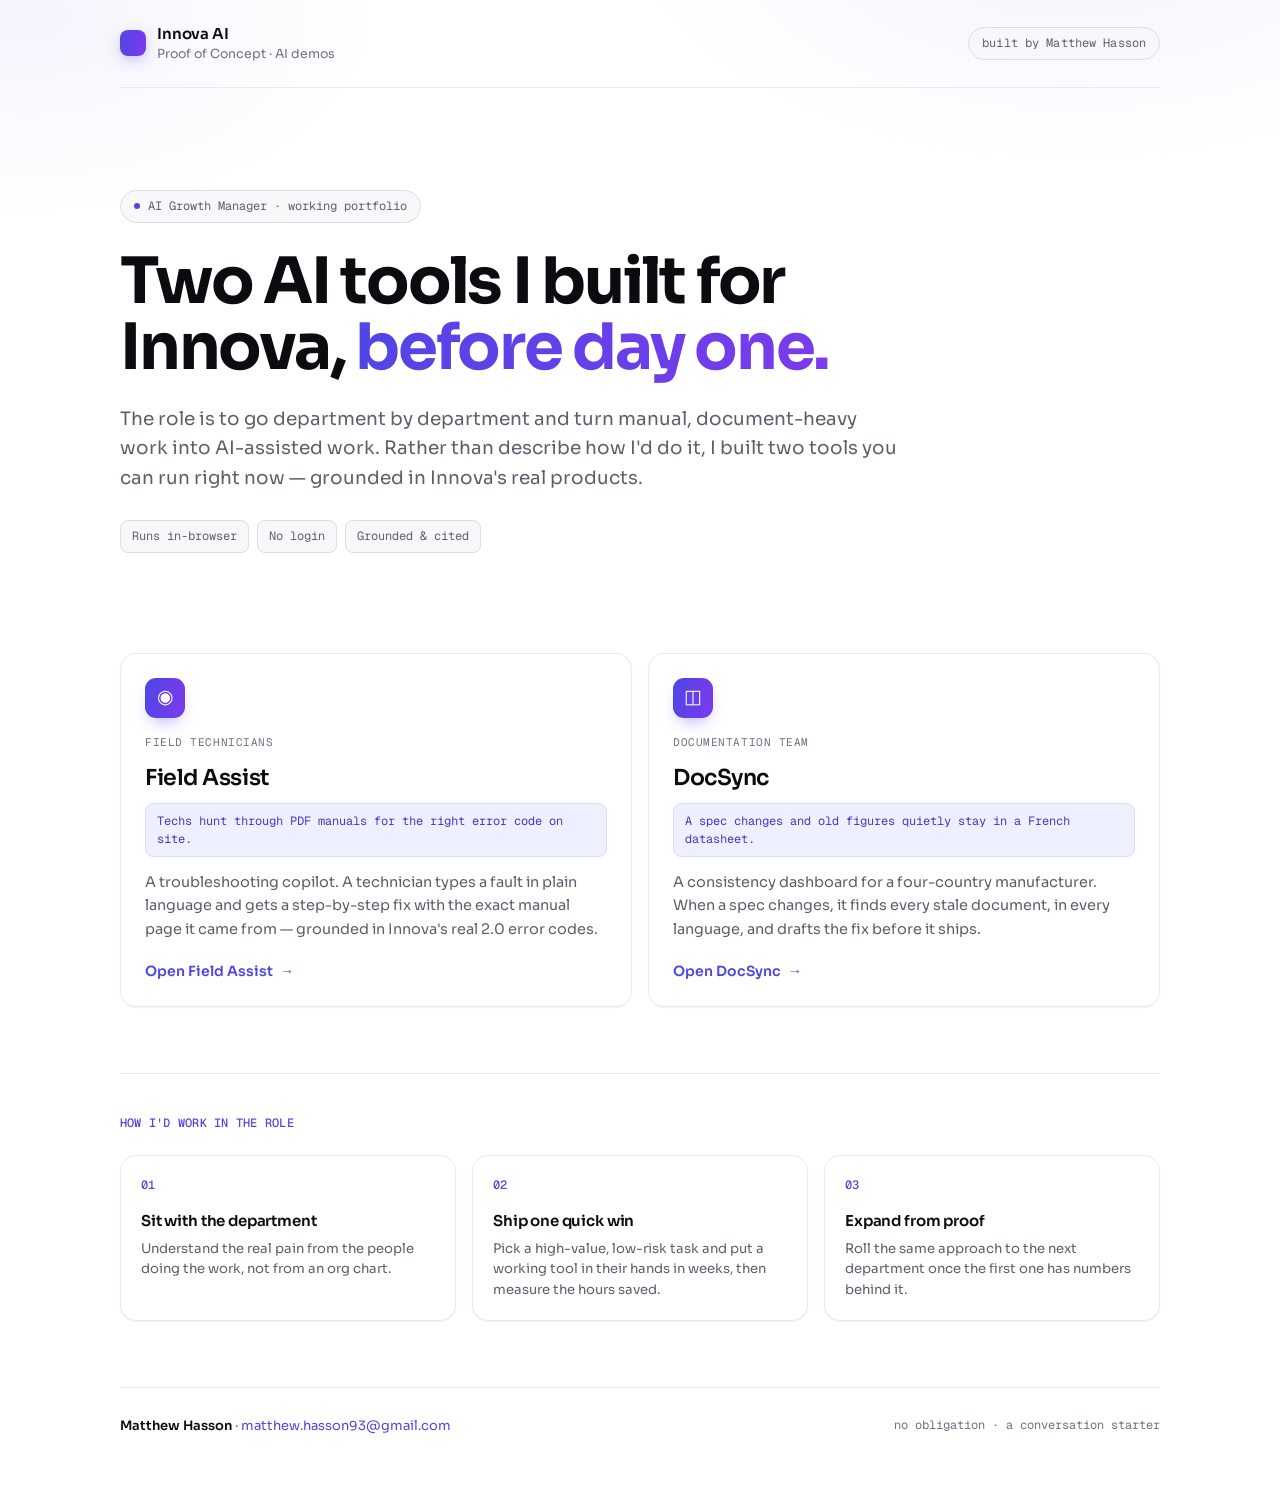
==== commit 2894ee8c: "Modern redesign: switch to Sora, single-color header wordmark, update landing subtitle - Sora replac" ====
--- a/index.html
+++ b/index.html
@@ -47,7 +47,7 @@
       <span class="mark" aria-hidden="true"></span>
       <div>
         <div class="brand-name">Innova <span>AI</span></div>
-        <div class="brand-sub">Working tools, not slides</div>
+        <div class="brand-sub">Proof of Concept &middot; AI demos</div>
       </div>
     </a>
     <span class="frame-note">built by Matthew Hasson</span>
--- a/assets/base.css
+++ b/assets/base.css
@@ -1,4 +1,4 @@
-@import url('https://fonts.googleapis.com/css2?family=Geist:wght@400;500;600;700;800&family=Geist+Mono:wght@400;500;600&display=swap');
+@import url('https://fonts.googleapis.com/css2?family=Sora:wght@400;500;600;700;800&family=Geist+Mono:wght@400;500;600&display=swap');
 
 /* Innova AI proof-of-concepts - shared design system (modern / light)
    Sleek product aesthetic: white surfaces, Geist type, one indigo->violet gradient
@@ -16,7 +16,7 @@
   --ink:#0b0c0f;
   --ink-soft:#33363d;
   --ink-mut:#5b616b;
-  --ink-faint:#868c97;
+  --ink-faint:#6b7280;  /* AA: 4.8:1 on white */
   --acc:#4f46e5;        /* indigo-600, AA on white */
   --acc-2:#7c3aed;      /* violet-600 */
   --acc-deep:#4338ca;
@@ -32,7 +32,7 @@
   --sh:0 2px 6px rgba(11,12,15,.05),0 14px 32px -20px rgba(11,12,15,.22);
   --sh-lift:0 4px 10px rgba(11,12,15,.05),0 26px 54px -28px rgba(79,70,229,.34);
   --r-sm:8px;--r:12px;--r-lg:16px;--r-xl:20px;
-  --sans:"Geist",-apple-system,BlinkMacSystemFont,"Segoe UI",Roboto,Helvetica,Arial,sans-serif;
+  --sans:"Sora",-apple-system,BlinkMacSystemFont,"Segoe UI",Roboto,Helvetica,Arial,sans-serif;
   --mono:"Geist Mono",ui-monospace,SFMono-Regular,Menlo,Consolas,"Liberation Mono",monospace;
   /* legacy aliases so tool-page inline CSS inherits the new system */
   --surface:var(--bg);--surface-2:var(--soft);--ground:var(--soft);--ground-2:var(--soft-2);
@@ -62,7 +62,7 @@
 .mark{width:26px;height:26px;border-radius:8px;flex:none;background:var(--grad);
   box-shadow:0 5px 16px -4px rgba(79,70,229,.5);position:relative}
 .brand-name{font-weight:600;font-size:15px;letter-spacing:-.01em;color:var(--ink)}
-.brand-name span{background:var(--grad);-webkit-background-clip:text;background-clip:text;color:transparent}
+.brand-name span{color:var(--ink)}
 .brand-sub{font-size:12.5px;color:var(--ink-faint)}
 .frame-note{font-family:var(--mono);font-size:12px;letter-spacing:.01em;color:var(--ink-mut);
   border:1px solid var(--line-strong);border-radius:100px;padding:6px 13px;white-space:nowrap;
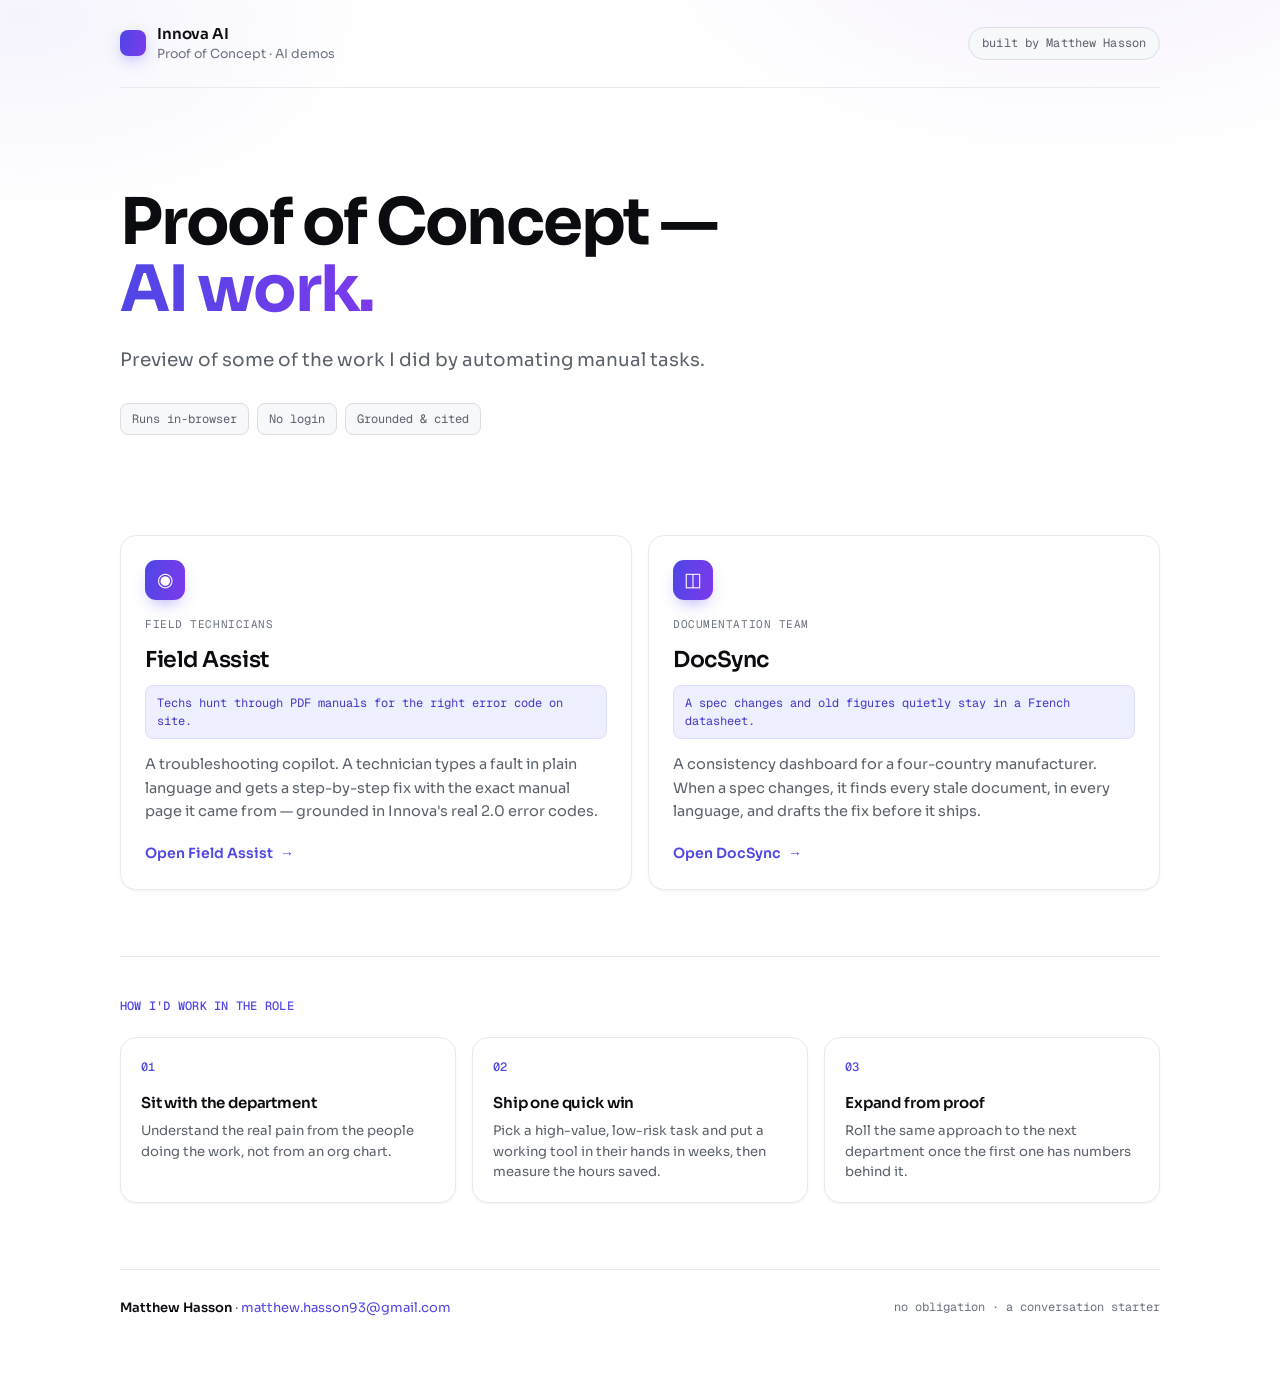
==== commit cc2a5af4: "Landing copy: remove badge, headline 'Proof of Concept - AI work', new subline - remove 'AI Growth M" ====
--- a/index.html
+++ b/index.html
@@ -9,7 +9,7 @@
 <style>
 .hero{padding:clamp(52px,8vw,104px) 0 clamp(40px,5vw,60px)}
 .hero h1{margin:0;font-weight:700;font-size:clamp(38px,6.2vw,64px);line-height:1.04;letter-spacing:-.035em;max-width:16ch;color:var(--ink)}
-.hero h1 span{background:var(--grad);-webkit-background-clip:text;background-clip:text;color:transparent}
+.hero h1 span{background:var(--grad);-webkit-background-clip:text;background-clip:text;color:transparent;white-space:nowrap}
 .hero .sub{margin:22px 0 0;font-size:clamp(16px,1.6vw,18.5px);line-height:1.6;color:var(--ink-mut);max-width:56ch}
 .chips{display:flex;gap:8px;flex-wrap:wrap;margin-top:28px}
 .chip{font-family:var(--mono);font-size:12px;color:var(--ink-mut);border:1px solid var(--line-strong);border-radius:8px;padding:6px 11px;background:var(--soft)}
@@ -55,9 +55,8 @@
 
   <main>
     <section class="hero">
-      <span class="badge" style="margin-bottom:26px"><span class="d"></span>AI Growth Manager &middot; working portfolio</span>
-      <h1>Two AI tools I built for Innova, <span>before day one.</span></h1>
-      <p class="sub">The role is to go department by department and turn manual, document-heavy work into AI-assisted work. Rather than describe how I'd do it, I built two tools you can run right now &mdash; grounded in Innova's real products.</p>
+      <h1>Proof of Concept &mdash; <span>AI work.</span></h1>
+      <p class="sub">Preview of some of the work I did by automating manual tasks.</p>
       <div class="chips"><span class="chip">Runs in-browser</span><span class="chip">No login</span><span class="chip">Grounded &amp; cited</span></div>
     </section>
 
